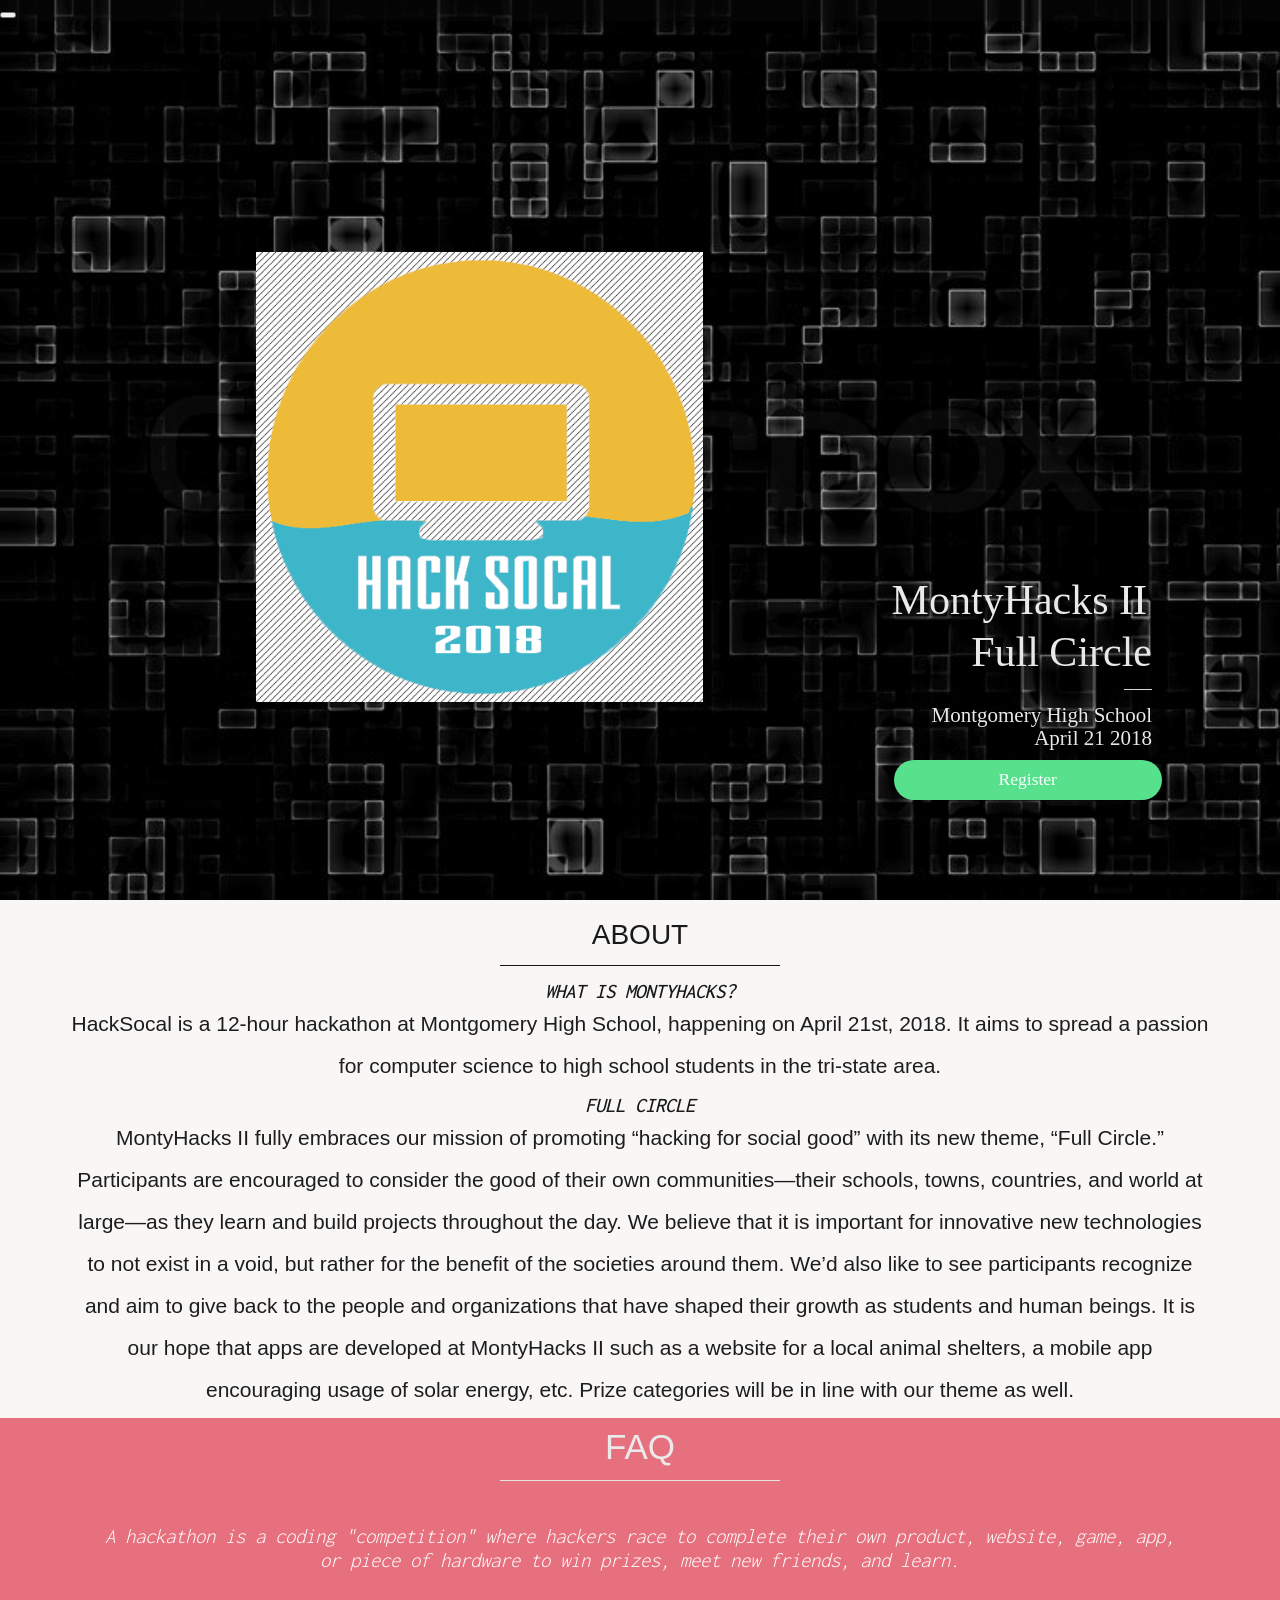
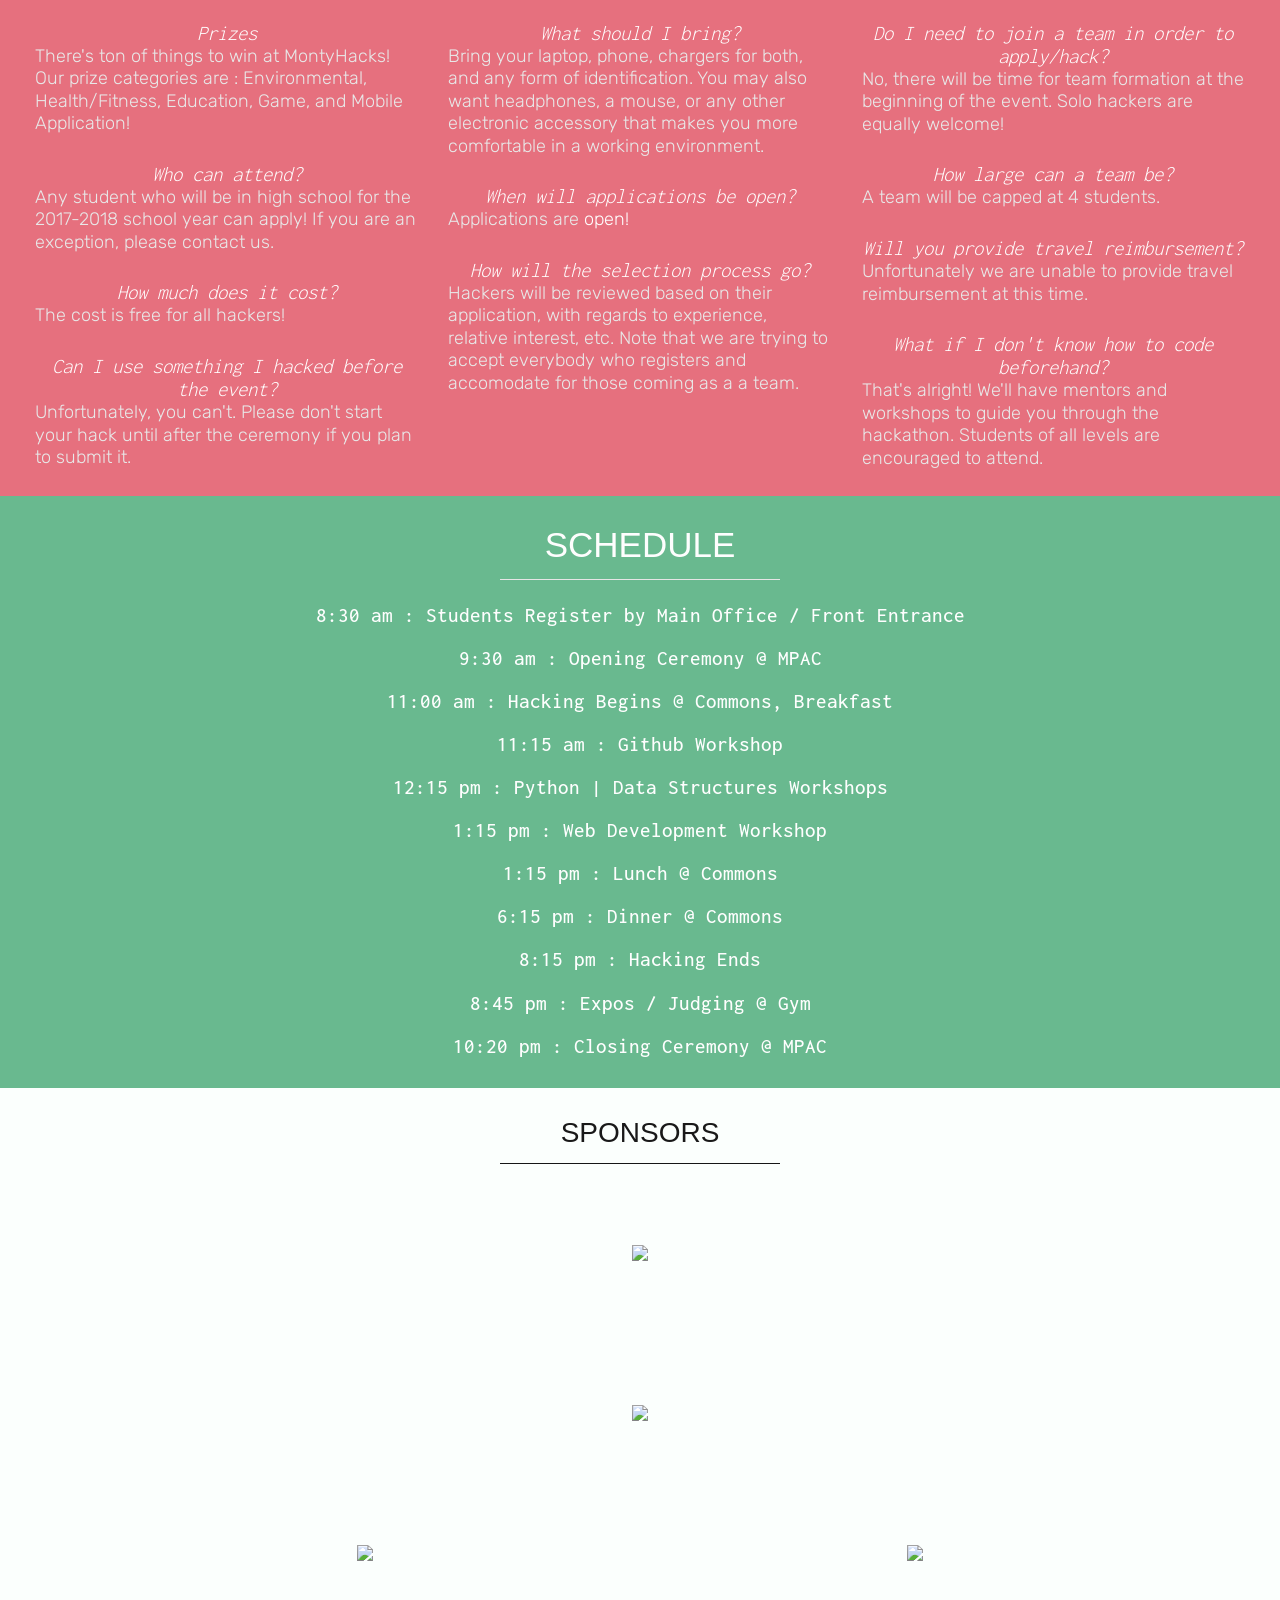
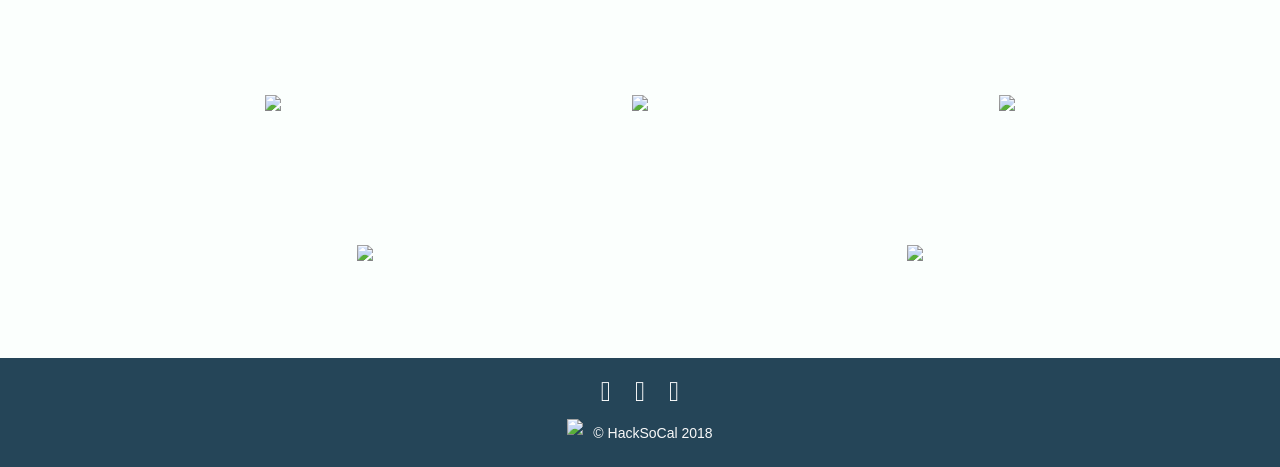
==== index.html @ d461eb30 "Update index.html" ====
<!DOCTYPE html>
<html lang="en">
<head>
  <title>MontyHacks</title>
  <link rel="stylesheet" href="stylesheet/fa/style.css">
  <link rel="stylesheet" href="stylesheet/bootstrap.min.css">
  <link rel="stylesheet" href="stylesheet/fa/css/font-awesome.min.css">
  <meta charset="utf-8">
  <link href="https://fonts.googleapis.com/css?family=Inconsolata|Rubik" rel="stylesheet">
  <meta name="viewport" content="width=device-width, user-scalable=no, minimum-scale=1.0, maximum-scale=1.0">
  <script src="javascripts/jquery.min.js">
  </script>
  <script src="javascripts/bootstrap.min.js">
  </script>
  <script src="javascripts/buttons.js">
  </script>
</head>
<body>
  <div id="main">
  </div>
  <div id="nav" class="navbar navbar-expand-lg navbar-light vis">
    <button type="button" data-toggle="collapse" data-target="#navBarMark" aria-controls="navBarMark" aria-expanded="false" aria-label="Toggle Navigation" class="navbar-toggler">
      <span class="navbar-toggler-icon">
      </span>
    </button>
    <div id="navBarMark" class="collapse navbar-collapse">
      <div class="navbar-nav">
        <a href="#" class="nav-item nav-link active">HOME<span class="sr-only">(current)
        </span>
      </a>
      <a href="#about" class="nav-item nav-link">ABOUT</a>
      <a href="#faq" class="nav-item nav-link">FAQ</a>
      <a href="#schedule" class="nav-item nav-link">SCHEDULE</a>
      <a href="#sponsors" class="nav-item nav-link">SPONSORS</a><a href="https://docs.google.com/presentation/d/1D-NJM4GhLoqqqIcMpKSsdlSuYnRyDURzHAn-XyHRzVQ/edit?usp=sharing" class="nav-item nav-link">
        INFO</a>
      </div>
    </div>
  </div>
  <div id="header">
    <img id="logo" src="hacksocalogo.png" style="height:50%;">
    <div class="side">
      <img id="mobilelogo" class="im">
      <div class="back">
        <h1>MontyHacks II</h1>
        <h2>Full Circle</h2>
      </div>
      <hr class="line-short">
      <div id="dark">
        <h2>Montgomery High School</h2>
        <h2>April 21 2018</h2>
      </div>
      <div class="buttons">
        <a href="/register" id="register" class="b">
          <h1>Register</h1>
        </a>
      </div>
    </div>
  </div>
  <div id="about" class="visible">
    <div class="container">
      <div class="text-center">
        <h3 class="title">ABOUT</h3>
        <hr class="line lineAbout">
        <h2>WHAT IS MONTYHACKS?</h2>
        <div class="row align">
          <div class="tom">
            <h3>HackSocal is a 12-hour hackathon at Montgomery High School, happening on April 21st, 2018. It aims to spread a passion for computer science to high school students in the tri-state area.
            </h3>
          </div>
        </div>
        <h2>FULL CIRCLE</h2>
        <div class="row align">
          <div class="tom">
            <h3>MontyHacks II fully embraces our mission of promoting “hacking for social good” with its new theme, “Full Circle.” Participants are encouraged to consider the good of their own communities—their schools, towns, countries, and world at large—as they learn and build projects throughout the day. We believe that it is important for innovative new technologies to not exist in a void, but rather for the benefit of the societies around them. We’d also like to see participants recognize and aim to give back to the people and organizations that have shaped their growth as students and human beings. It is our hope that apps are developed at MontyHacks II such as a website for a local animal shelters, a mobile app encouraging usage of solar energy, etc. Prize categories will be in line with our theme as well.</h3></div></div></div></div></div><div id="faq"><h1 class="faqTitle">FAQ</h1><hr class="line light-b"><div id="miz" class="container pad"><h2>A hackathon is a coding "competition" where hackers race to complete their own product, website, game, app, or piece of hardware to win prizes, meet new friends, and learn.</h2></div><div id="adjust" class="row"><div class="col-md-4"><h2>Prizes</h2><h3>There's ton of things to win at MontyHacks! Our prize categories are : Environmental, Health/Fitness, Education, Game, and Mobile Application!</h3><br><h2>Who can attend?</h2><h3>Any student who will be in high school for the 2017-2018 school year can apply! If you are an exception, please contact us.
            </h3>
            <br>
            <h2>How much does it cost?</h2>
            <h3>The cost is free for all hackers!</h3>
            <br>
            <h2>Can I use something I hacked before the event?</h2><h3>Unfortunately, you can't. Please don't start your hack until after the ceremony if you plan to submit it.
            </h3>
          </div>
          <div class="col-md-4">
            <h2>What should I bring?</h2>
            <h3>Bring your laptop, phone, chargers for both, and any form of identification. You may also want headphones, a mouse, or any other electronic accessory that makes you more comfortable in a working environment.</h3>
            <br>
            <h2>When will applications be open?</h2>
              <h3>Applications are <a href="http://montyhacks.com/register">open! </a>
              </h3>
              <br>
              <h2>How will the selection process go?
              </h2>
              <h3>Hackers will be reviewed based on their application, with regards to experience, relative interest, etc. Note that we are trying to accept everybody who registers and accomodate for those coming as a a team.
              </h3>
            </div>
            <div class="col-md-4">
              <h2>Do I need to join a team in order to apply/hack?</h2><h3>No, there will be time for team formation at the beginning of the event. Solo hackers are equally welcome!
              </h3>
              <br>
              <h2>How large can a team be?</h2>
              <h3>A team will be capped at 4 students.</h3>
              <br>
              <h2>Will you provide travel reimbursement?</h2>
              <h3>Unfortunately we are unable to provide travel reimbursement at this time.</h3>
              <br>
              <h2>What if I don't know how to code beforehand?</h2>
              <h3>That's alright! We'll have mentors and workshops to guide you through the hackathon. Students of all levels are encouraged to attend.
              </h3>
            </div>
          </div>
        </div>
        <div id="schedule">
          <h1 id="scheduleTitle">SCHEDULE</h1>
          <hr class="line light-b">
          <div class="scheduleContainer">
            <div id="cent" class="text-center">
              <h2>8:30 am : Students Register by Main Office / Front Entrance</h2>
              <h2>9:30 am : Opening Ceremony @ MPAC</h2>
              <h2>11:00 am : Hacking Begins @ Commons, Breakfast</h2>
              <h2>11:15 am : Github Workshop</h2>
              <h2>12:15 pm : Python | Data Structures Workshops</h2>
              <h2>1:15 pm : Web Development Workshop</h2>
              <h2>1:15 pm : Lunch @ Commons</h2>
              <h2>6:15 pm : Dinner @ Commons</h2>
              <h2>8:15 pm : Hacking Ends</h2>
              <h2>8:45 pm : Expos / Judging @ Gym</h2>
              <h2>10:20 pm : Closing Ceremony @ MPAC</h2>
            </div>
          </div>
        </div>
        <div id="sponsors">
          <div class="container">
            <div class="text-center p">
              <h3 class="title">SPONSORS</h3>
              <hr class="line lineAbout"><div class="row align">
                <a href="">
                  <img src="/images/sponsors/vmw.png" style="width:280px;">
                </a></div><div class="row align">
                  <a href=""><img src="/images/sponsors/amazon.png" style="width:280px; padding-top:20px;">
                  </a>
                </div>
                <div class="row align">
                  <div class="col-md-6">
                    <a href="">
                      <img src="images/sponsors/mtef.png" style="width:280px">
                    </a>
                  </div>
                  <div class="col-md-6">
                    <a href="">
                      <img src="images/sponsors/micro.png" style="width:280px">
                    </a>
                  </div>
                </div>
                <div class="row align">
                  <div class="col-md-4">
                    <a href="">
                      <img src="images/sponsors/dentist.png" style="height:150px">
                    </a>
                  </div>
                  <div class="col-md-4">
                    <a href="">
                      <img src="images/sponsors/tmtg.png" style="width:280px">
                    </a>
                  </div>
                  <div class="col-md-4">
                    <a href="">
                      <img src="images/sponsors/mongodb.png" style="height:100px">
                    </a>
                  </div>
                </div>
                <div class="row align">
                  <div class="col-md-6">
                    <a href="">
                      <img src="images/sponsors/friendsy.png" style="height:150px">
                    </a>
                  </div>
                  <div class="col-md-6">
                    <a href="">
                      <img src="images/sponsors/vilynx.png" style="width:280px">
                    </a>
                  </div>
                </div>
              </div>
            </div>
          </div>
        </body>
        <div class="footer">
          <div class="row p">
            <div class="col align">
              <a href="https://www.facebook.com/MontyHacks/">
                <i aria-hidden="true" class="icon fa fa-facebook">
                </i>
              </a>
              <a href="https://twitter.com/montyhacks">
                <i aria-hidden="true" class="icon fa fa-twitter">
                </i>
              </a>
              <a href="https://instagram.com/montyhacks">
                <i aria-hidden="true" class="icon fa fa-instagram">
                </i>
              </a>
              <div class="inline align">
                <img src="images/montyhacks.png" style="height:2em;">
                <h4 id="copy">&copy HackSoCal 2018	</h4>
              </div>
            </div>
          </div>
        </div>
        </html>
---- stylesheet/fa/style.css ----
html,
body {
 font: 14px "Lucida Grande", Helvetica, Arial, sans-serif;
 width:100%;
 height:100%;
 margin:0;
 background:#191919;
}
a{
 text-decoration: none !important;
}
#header{
 width:100% !important;
 height:100%;
 background: url("hacksocalback.jpg") no-repeat center center scroll;
 background-size: cover
}
#logo{
 position:absolute;
 left:20%;
 top:28%;
 opacity: 1;
 height:30%;
}
#mobilelogo{
 opacity: 0;
}
.side{
 position: absolute;
 right:10%;
 text-align: center;
 font-family: "Rubik";
 bottom:10%;
}
.text-center{
 text-align: center;
}
.back{
 text-align: right;
 display: inline-block;

}
.back h1{
 /* MontyHacks II Full C: */
 font-family: STHeitiTC-Medium, "Century Gothic";
 color: #E8E8E8;
 letter-spacing: 0;
 font-size:3rem !important;

}
.back h2{
 font-family: STHeitiTC-Light,"Century Gothic" !important;
 font-style: normal !important;
 color: #E8E8E8 !important;
 letter-spacing:0 !important;
 font-size:3rem !important;

}
#dark h2{
 text-align: right;
 font-family: STHeitiSC-Light, "Century Gothic" !important;
 font-style:normal !important;
 font-size: 1.5rem !important;
 color: #E8E8E8 !important;
 letter-spacing: 0 !important;
}
.b{
   /* Rectangle 5: */
 background: #58E18C;
 border-radius: 40px;
 min-height: 40px;
 display: table;
 margin:10px;
 width:100%;
}
.b:hover{
 cursor: pointer;
}
.b h1{
 font-family: Avenir-Heavy, "Century Gothic" !important;
 font-size: 1.25rem !important;
 color: #FEFEFE !important;
 letter-spacing: 0 !important;
 font-style: normal !important;
 display:table-cell;
 vertical-align: middle;
 text-align: center;
}
#sep{
 margin:0;
 padding:2em;
 display: block !important;
}
.visible{
 position: relative;
 z-index: 1;
}
.vis{
 z-index: 2;
}
#navBarMark{
 justify-content:center;
}
#about{
 background-color: #F9F7F6;
 width:100%;
 display: block !important;
 padding-top: 20px;
}
#nav{
 position: absolute;
 background-color:rgba(16,16,16,0.3);
 width:100%;
}
.nav-link{
 color:rgba(200,200,200,1.0) !important;
 font-size:1.5em;
 padding:10px !important;
}
.active{
 color:rgba(255,255,255,1.0) !important;
}
#about h2{
 color:#191919 !important;
}
.mod{
 max-width: 90%;
}
.mod a{
 text-decoration: none !important;
 font-family: "LucidaGrande", Geneva, Verdana, sans-serif;
 font-size:1.5em;
 padding:0;
 color:#191919;
 transition:all 1s;
}
.mod a:hover{
 color:#FFA844;
 transition:all 1s;
}
.mod h3{
 font-family: "LucidaGrande",  fGeneva, Verdana, sans-serif;
 color:#191919;
 font-size: 1.5em;
 line-height: 2em;
}
.tom h3{
 font-family: "LucidaGrande", Geneva, Verdana, sans-serif;
 color:#1D1D1D;
 font-size: 1.5em;
 line-height: 2em;
}
#sponsors{
 background-color:#FBFFFD;
 width:100%;
 display: block !important;
 padding:10px;
 color:white;
}
.footer{
 background-color:#254558;
}
h1{
 color:#eaeaea !important;
 -webkit-font-smoothing:antialiased;
 margin:5px !important;
}
h2{
 color:white !important;
 -webkit-font-smoothing:antialiased;
 font-family: 'Inconsolata', monospace !important;
 font-style: italic;
 margin:0 !important;
 font-size: 1.5em !important;
}
h4{
 color:rgba(250,250,250, 1.0) !important;
 font-size: 1em !important;
 font-family: "LucidaGrande", Geneva, Verdana, sans-serif !important;
 margin-bottom: 0 !important;
}
.title{
 /* ABOUT: */
 font-family: LucidaGrande, Geneva, Verdana, sans-serif !important;
 font-size: 2em !important;
 color:#191919 !important;
}
.col a{
 padding:10px;
 text-decoration: none !important;
 color:white!important;
}
#sponsors .align{
 justify-content:center;
 align-items:center;
 text-align: center;
 min-height: 150px;
}
.align{
 justify-content:center;
 align-items:center;
 text-align: center;
}
.p{
 padding:20px;
 margin:0 !important;
}
.line{
 max-width: 20em !important;
 background-color: #F4EDF1;
}
.line-short{
 max-width: 2em !important;
 background-color: #F4EDF1;
 margin-right: 0;
}
.lineAbout{
 background-color:#191919 !important;
}
.light-b{
 background-color: #FFF ;
}
.dark-c{
 color : #1D1D1D !important;
}
.icon{
 font-size: 2em !important;
 color:white !important;
}
#copy{
 padding-left: 10px;
 line-height: 2em;
}
.inline{
 padding-top: 12px;
 display: flex;
 flex-direction:row;
}
a {
 color: #00B7FF;
}
#faq{
 width:100%;
 text-align: center;
 background-color: #E6707E;
 color:#E8E8E8;
}
#faq h2{
 text-align: center;
 font-family: Rubik;
 font-weight: 300;
 font-size:25px;
}
#faq h3{
 text-align: left;
 font-family:Rubik;
 font-weight: 100;
 font-size: 18px;
 line-height: 1.25em;
}
#faq a{
 text-decoration: none!;
 color:white;
 transition:all 1s;

}
#faq a:hover{
 color:#191919;
 transition:all 1s;
}
.faqTitle {
 margin:0px !important;
 padding-top:10px;
 text-align: center;
}
.pad{
 padding:15px;
}
#miz{
 padding:30px !important;
}
#adjust{
 padding:20px !important;
 margin:0;
}
#schedule{
 width:100%;
 background:#69B98F;
 color:#191919 !important;
 padding:20px;

}
.scheduleContainer{
 display: table;
 height:60%;
 width:100%;
}
#scheduleTitle{
 margin:0px !important;
 padding-top:10px;
 color:#FEFEFE !important;
 text-align: center;
}
#schedule h2{
 padding-top:10px;
 padding-bottom:10px;
 font-style: normal;

}
#cent{
 display:table-cell;
 vertical-align: middle;
}
#cent h2{
 color: #FEFEFE !important;
}
.split{
 -webkit-border-radius: 28px;
 -moz-border-radius: 28px;
 -o-border-radius: 28px;
 border-radius: 28px;
 border: solid green 2px;
}
@media only screen and (max-width: 768px) {
   /* For mobile phones: */
   #header{
     display:table;
   }
   #logo{
     opacity: 0;
   }
   #mobilelogo{
     opacity: 1;
     height:20%;
     margin-bottom:15px;
   }
   .im{
     content:url(../images/montyhacks.png);
   }
   .side{
     display: table-cell;
     position: relative;
     vertical-align: middle;
     text-align: center;
     right: 0;
     bottom: 0;
   }
   .back{
     text-align: center;
   }
   .line-short{
     margin-right:auto;
     max-width: 3em !important;
   }
   #dark h2{
     text-align: center;
   }
   .buttons{
     margin-left: 10px;
     margin-right: 10px;
   }
   .b{
     text-align: center;
     margin:auto;
     margin-top: 10px;
   }
}
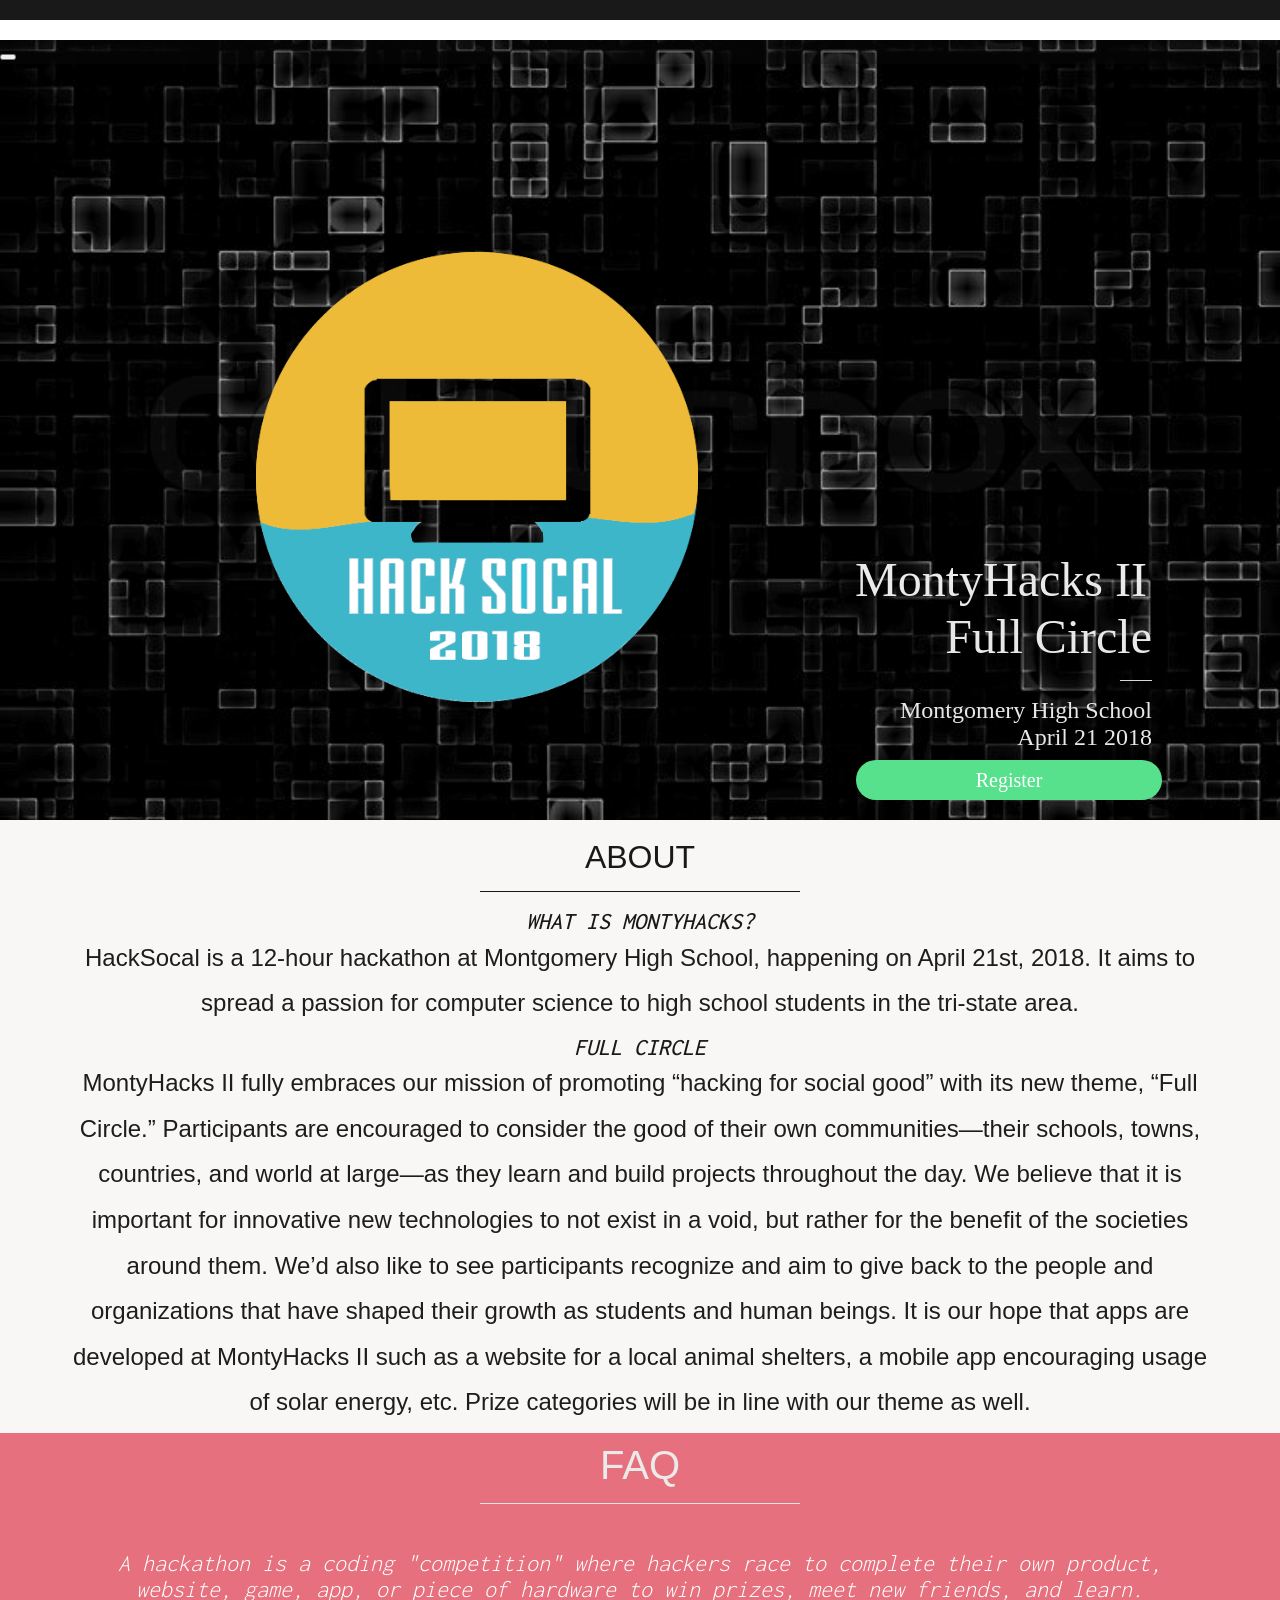
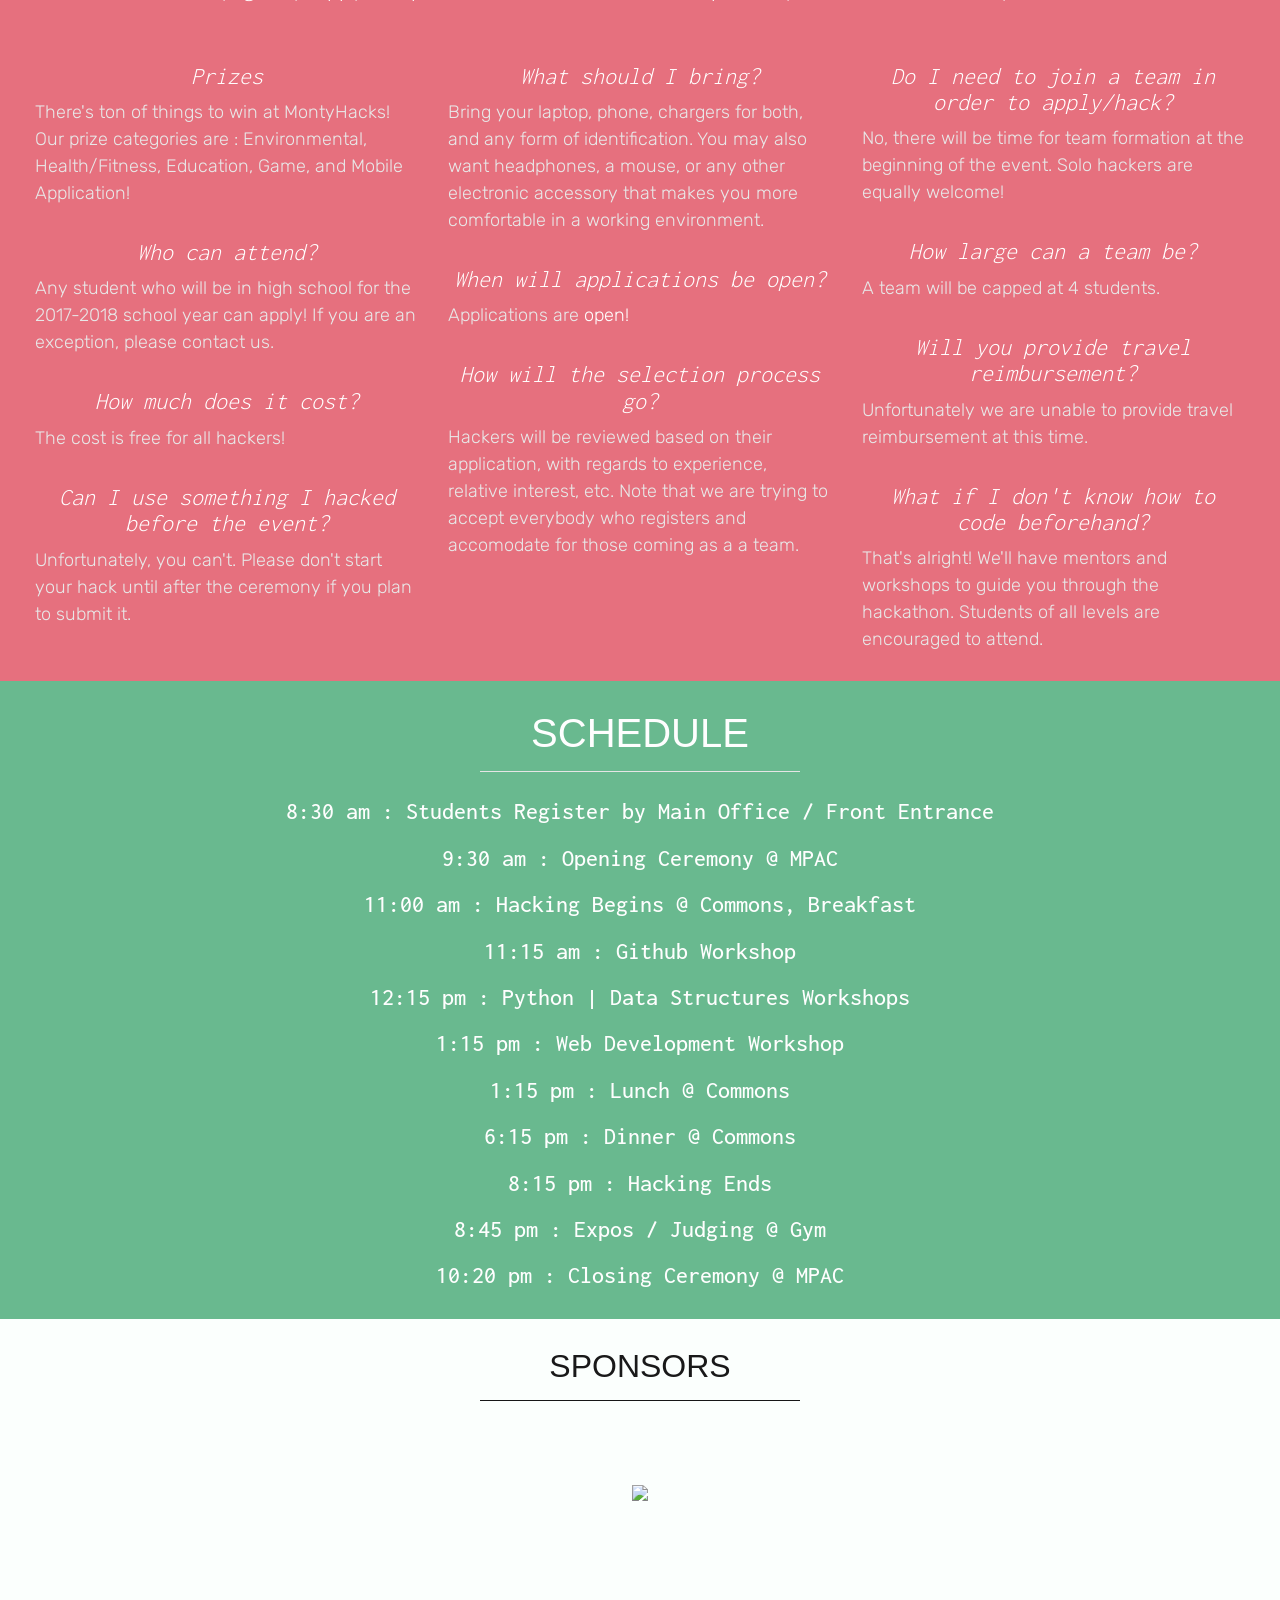
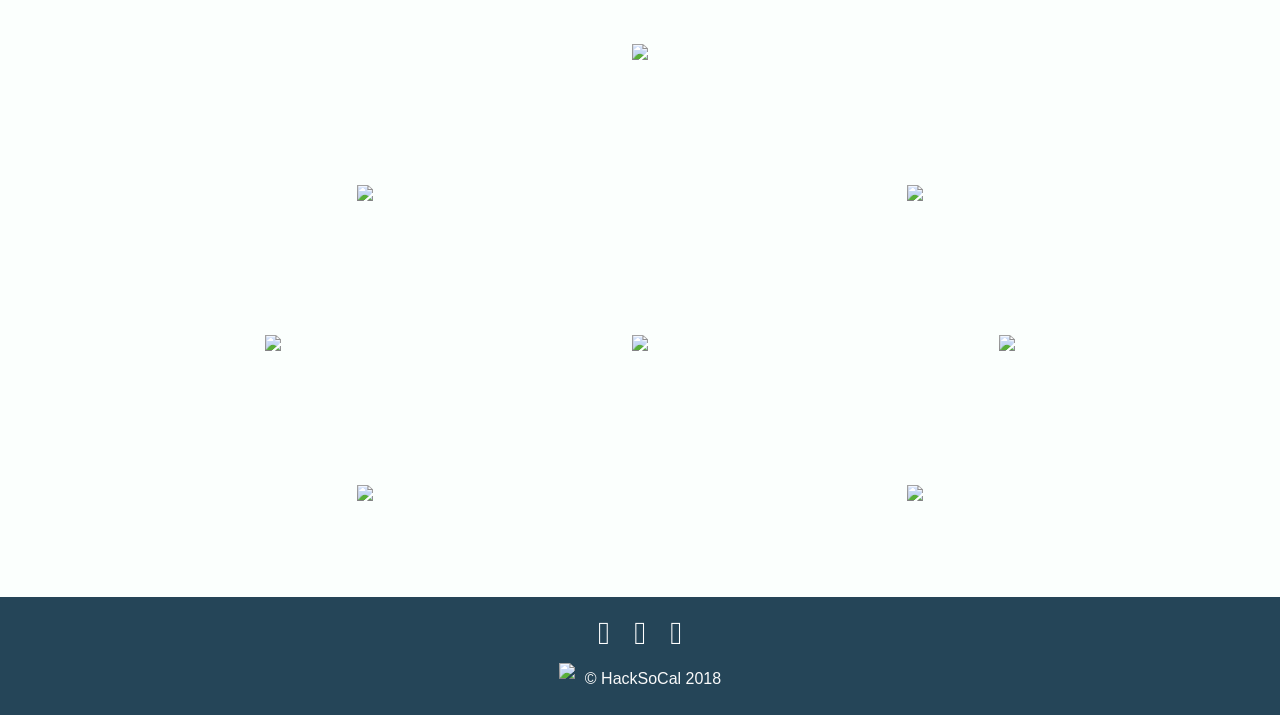
==== commit e0a1119e: "Update index.html" ====
--- a/index.html
+++ b/index.html
@@ -37,7 +37,7 @@
     </div>
   </div>
   <div id="header">
-    <img id="logo" src="hacksocalogo.png" style="height:50%;">
+    <img id="logo" src="hsocalogo.png" style="height:50%;">
     <div class="side">
       <img id="mobilelogo" class="im">
       <div class="back">
--- a/stylesheet/fa/style.css
+++ b/stylesheet/fa/style.css
@@ -1,8 +1,14 @@
 html,
 body {
- font: 14px "Lucida Grande", Helvetica, Arial, sans-serif;
+ font: 16px "Lucida Grande", Helvetica, Arial, sans-serif;
  width:100%;
  height:100%;
+  padding-top: 0px;
+    padding-bottom: 40px;
+    padding-top: 20px;
+   
+
+
  margin:0;
  background:#191919;
 }
@@ -30,6 +36,7 @@
  right:10%;
  text-align: center;
  font-family: "Rubik";
+
  bottom:10%;
 }
 .text-center{
@@ -148,7 +155,7 @@
  font-family: "LucidaGrande", Geneva, Verdana, sans-serif;
  color:#1D1D1D;
  font-size: 1.5em;
- line-height: 2em;
+ line-height: 1.9em;
 }
 #sponsors{
  background-color:#FBFFFD;
@@ -250,13 +257,14 @@
  font-family: Rubik;
  font-weight: 300;
  font-size:25px;
+ padding-bottom: 10px
 }
 #faq h3{
  text-align: left;
  font-family:Rubik;
  font-weight: 100;
  font-size: 18px;
- line-height: 1.25em;
+ line-height: 1.5em;
 }
 #faq a{
  text-decoration: none!;
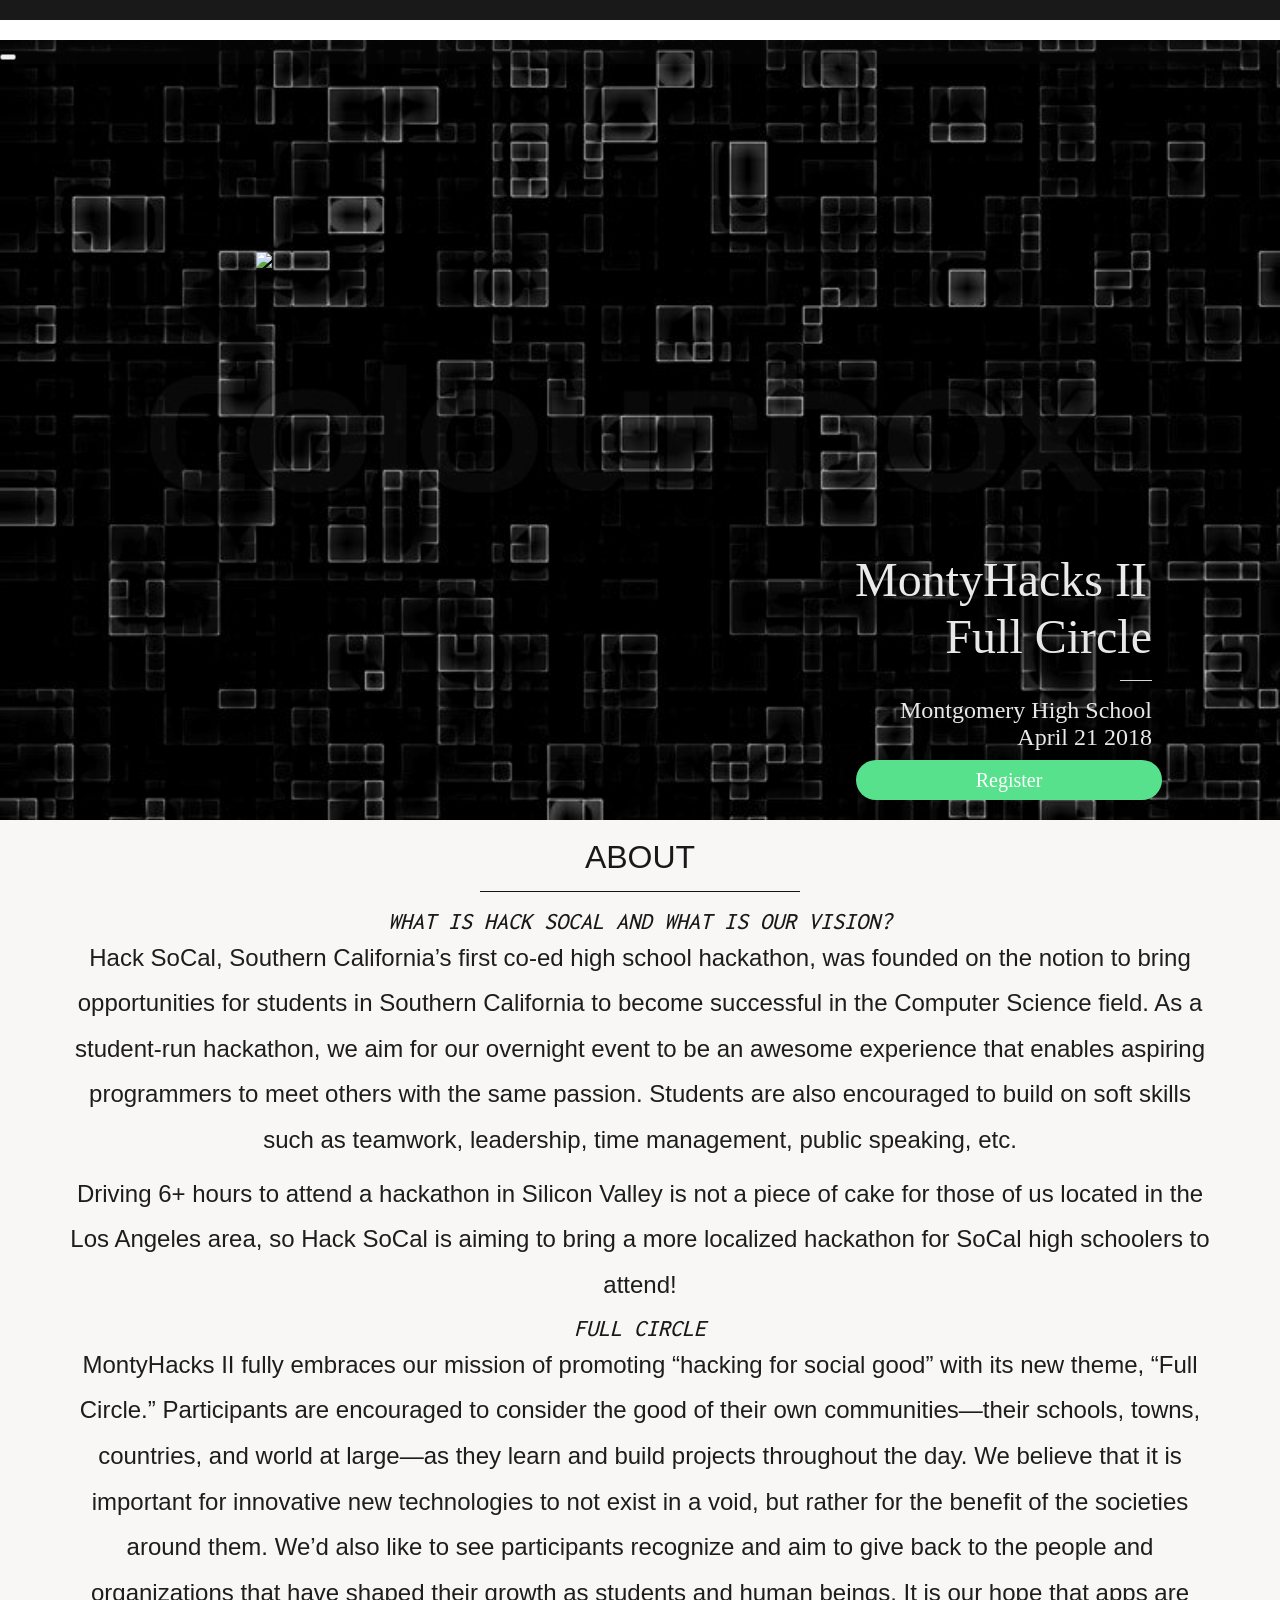
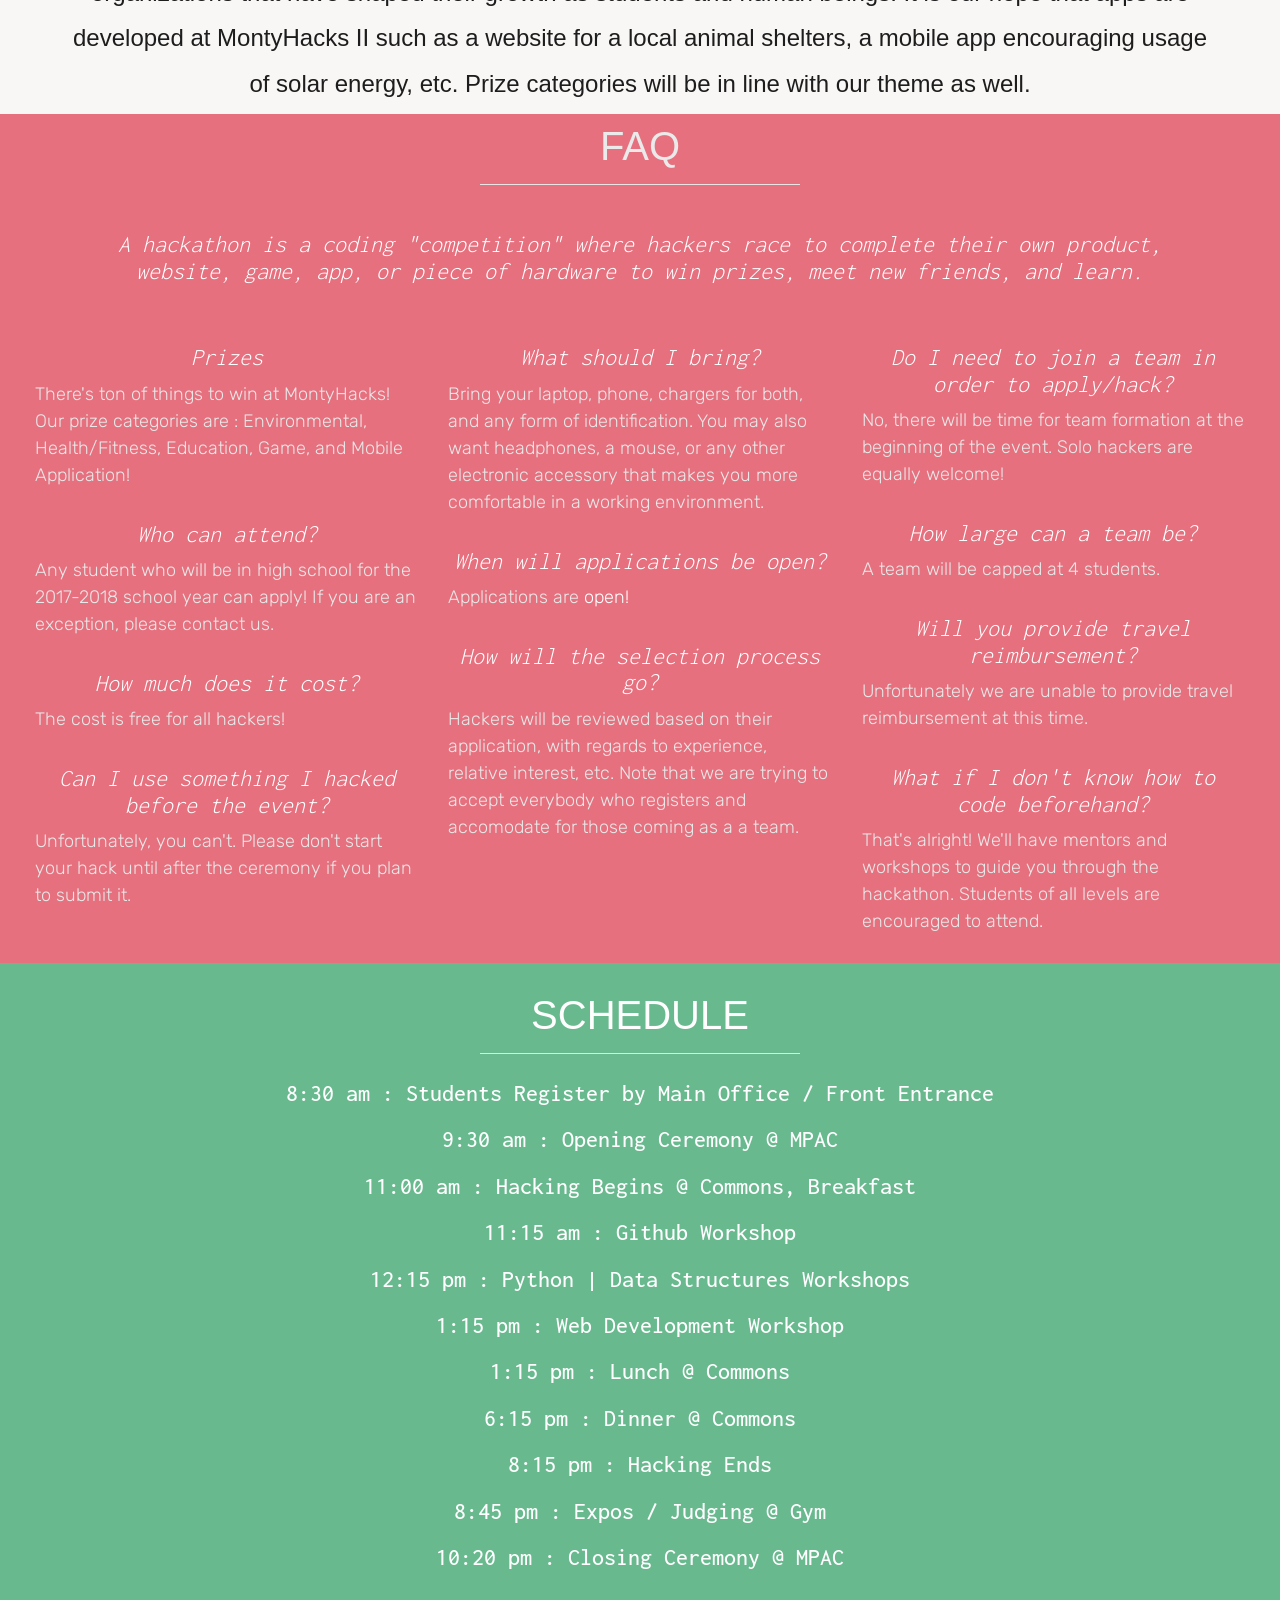
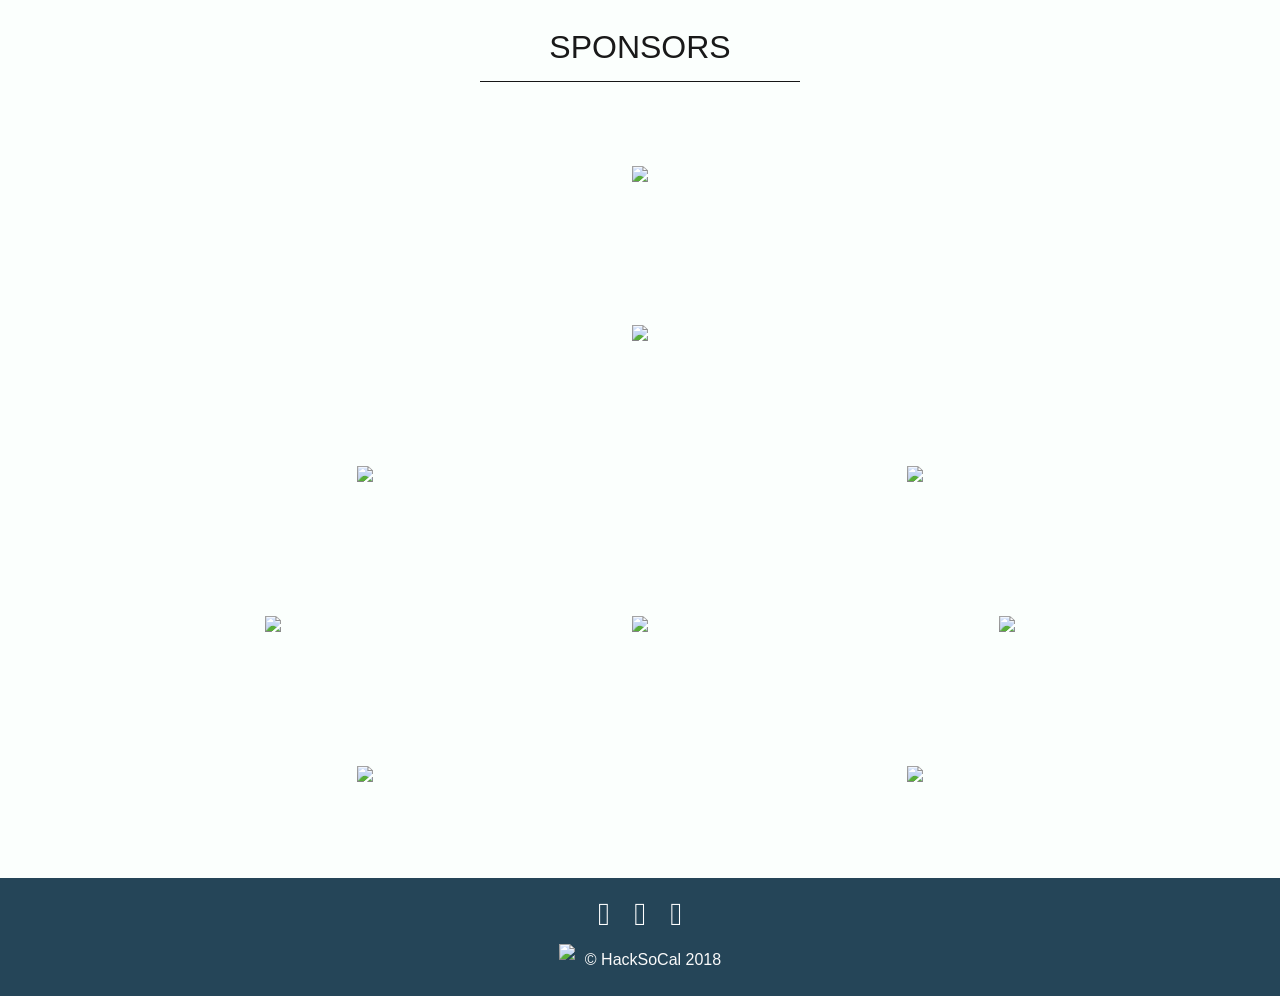
==== commit 99ff2310: "Update index.html" ====
--- a/index.html
+++ b/index.html
@@ -37,7 +37,7 @@
     </div>
   </div>
   <div id="header">
-    <img id="logo" src="hsocalogo.png" style="height:50%;">
+    <img id="logo" src="images/montyhacks.png" style="height:30%;">
     <div class="side">
       <img id="mobilelogo" class="im">
       <div class="back">
@@ -61,10 +61,12 @@
       <div class="text-center">
         <h3 class="title">ABOUT</h3>
         <hr class="line lineAbout">
-        <h2>WHAT IS MONTYHACKS?</h2>
+        <h2>WHAT IS HACK SOCAL AND WHAT IS OUR VISION?</h2>
         <div class="row align">
           <div class="tom">
-            <h3>HackSocal is a 12-hour hackathon at Montgomery High School, happening on April 21st, 2018. It aims to spread a passion for computer science to high school students in the tri-state area.
+            <h3>Hack SoCal, Southern California’s first co-ed high school hackathon, was founded on the notion to bring opportunities for students in Southern California to become successful in the Computer Science field. As a student-run hackathon, we aim for our overnight event to be an awesome experience that enables aspiring programmers to meet others with the same passion. Students are also encouraged to build on soft skills such as teamwork, leadership, time management, public speaking, etc.
+            </h3>
+            <h3> Driving 6+ hours to attend a hackathon in Silicon Valley is not a piece of cake for those of us located in the Los Angeles area, so Hack SoCal is aiming to bring a more localized hackathon for SoCal high schoolers to attend!
             </h3>
           </div>
         </div>
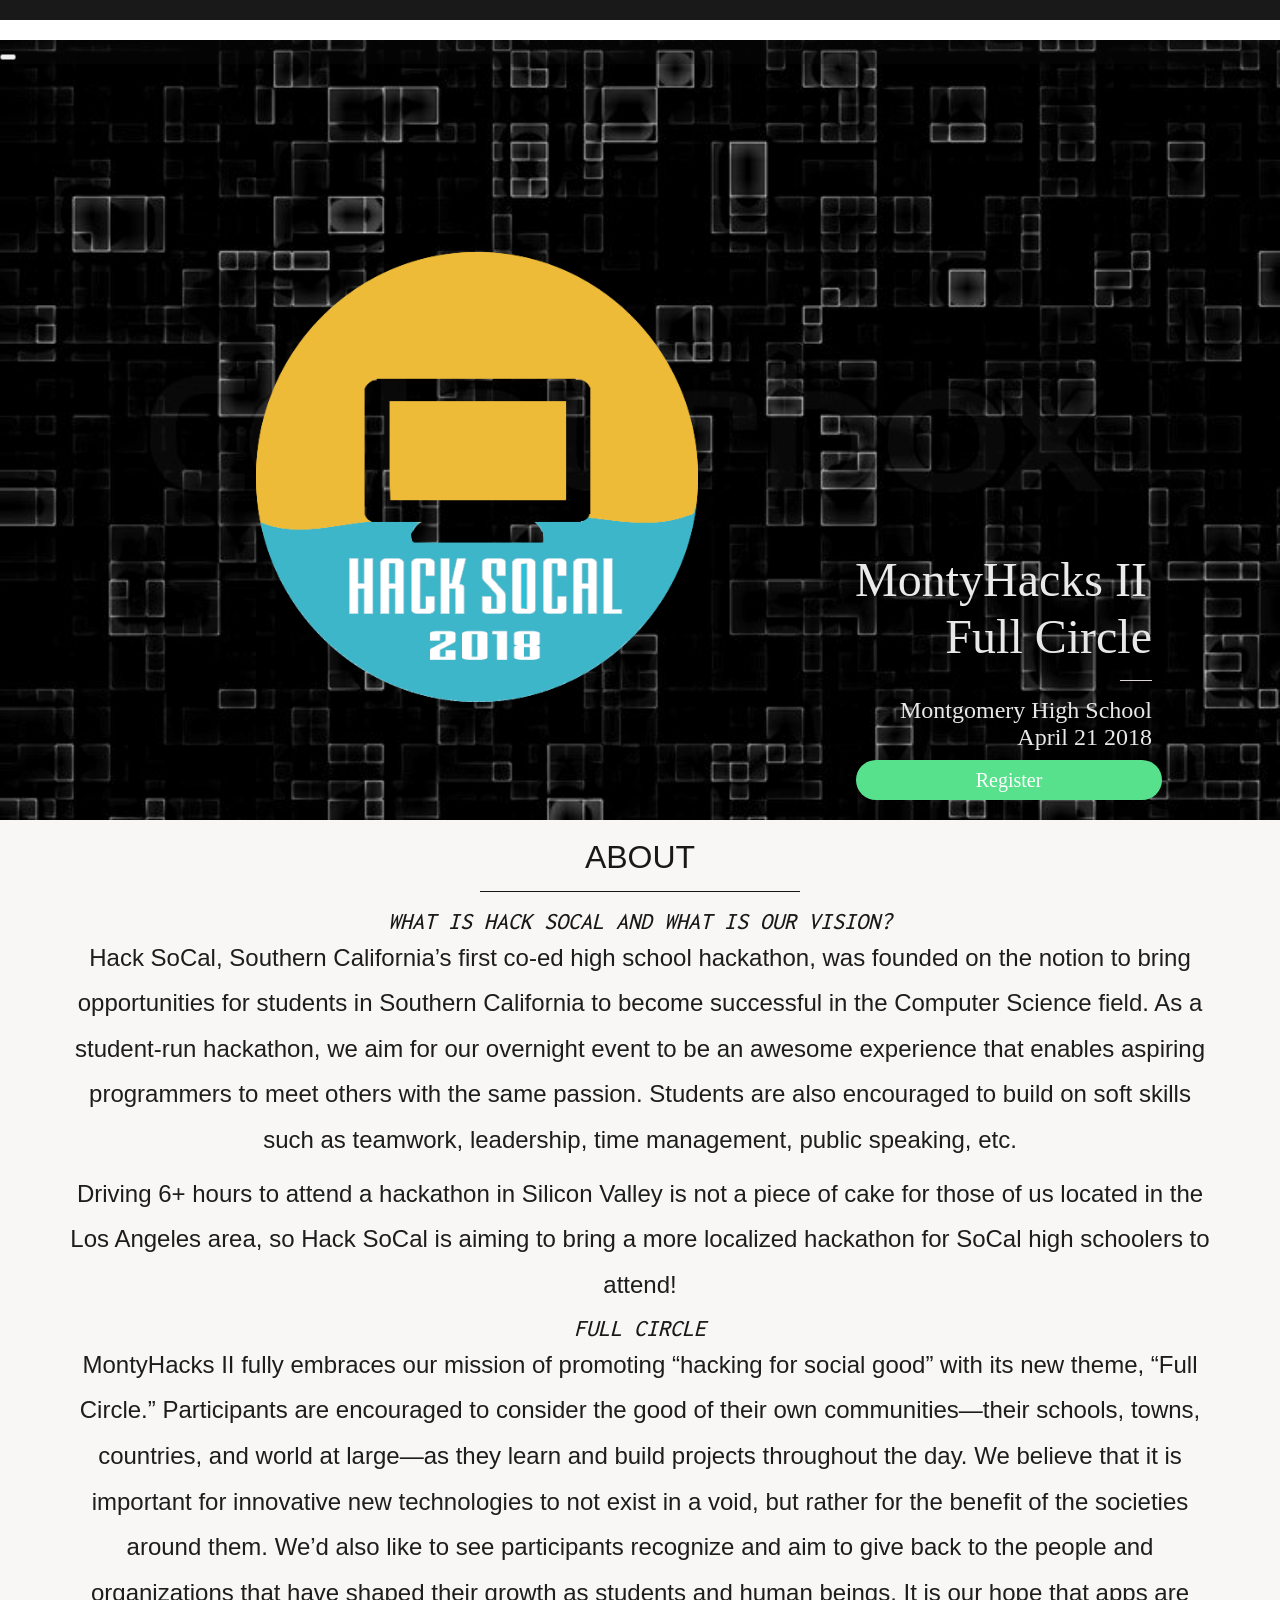
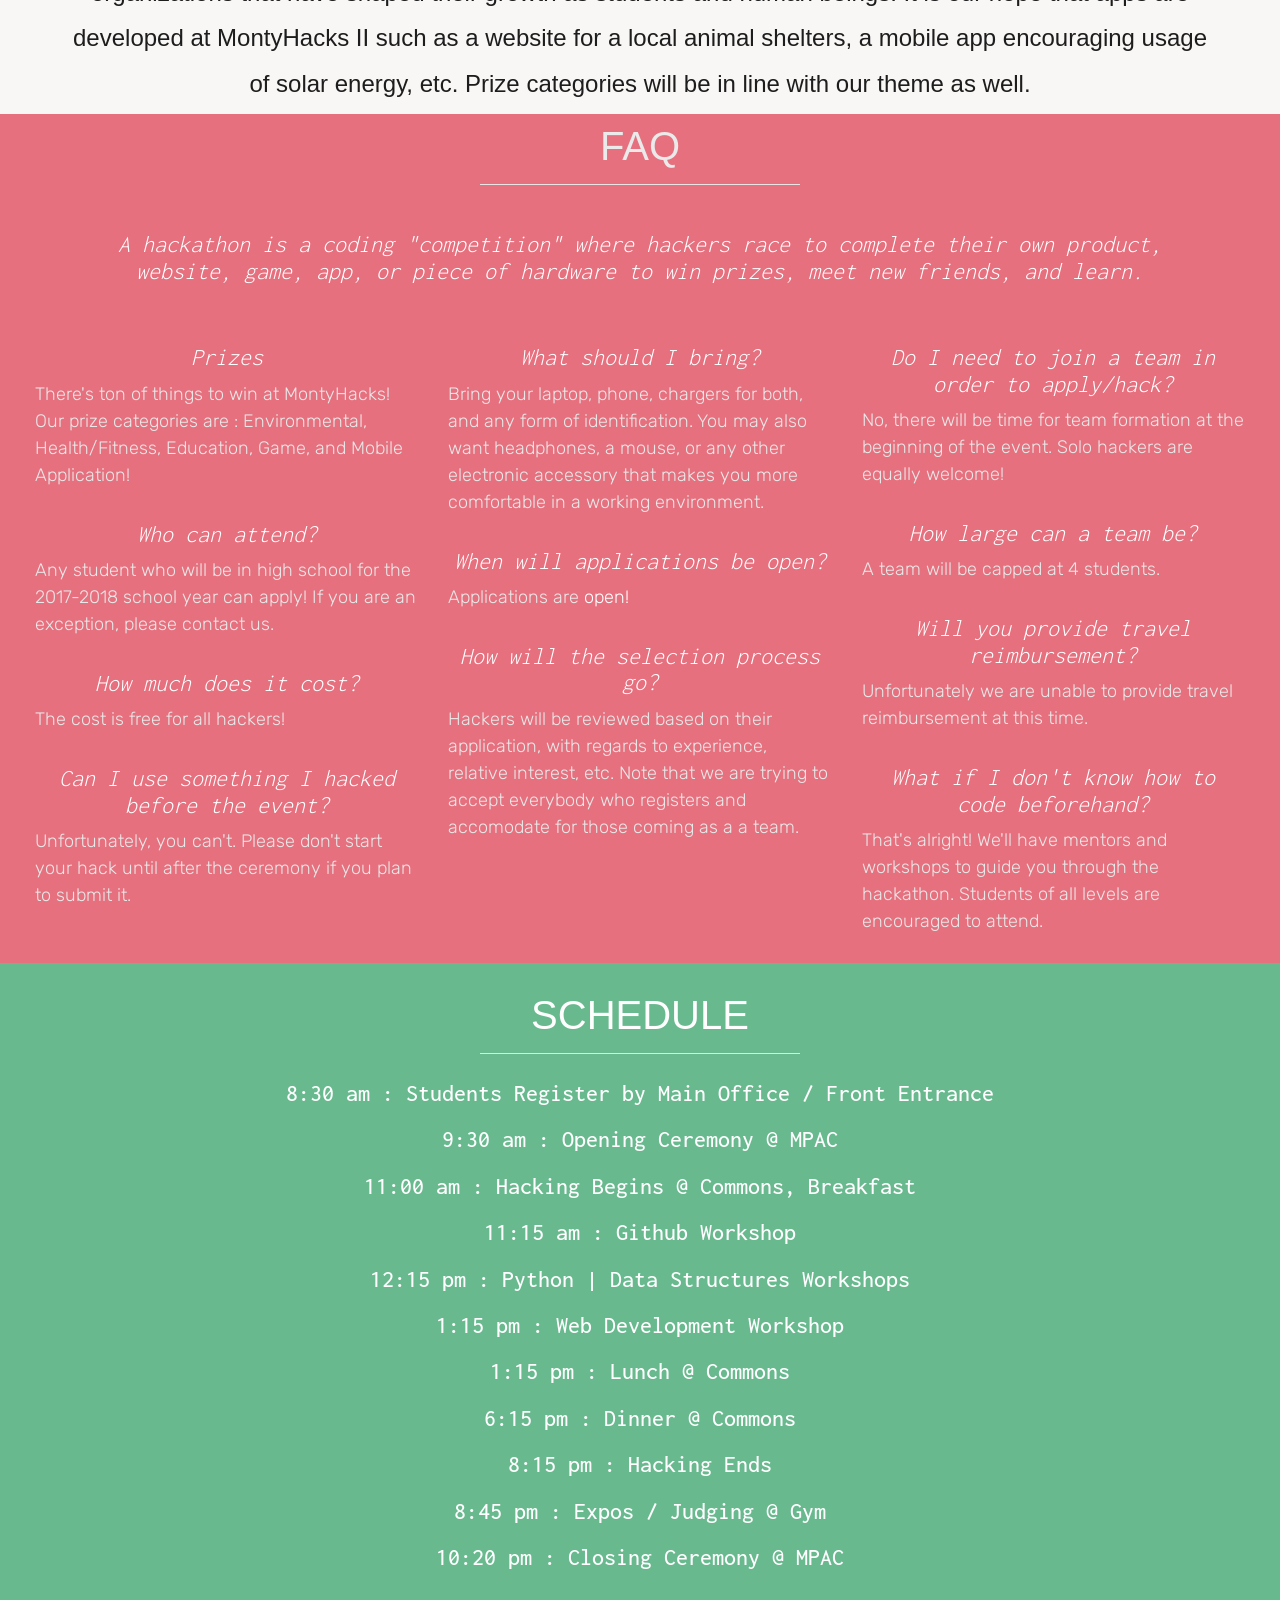
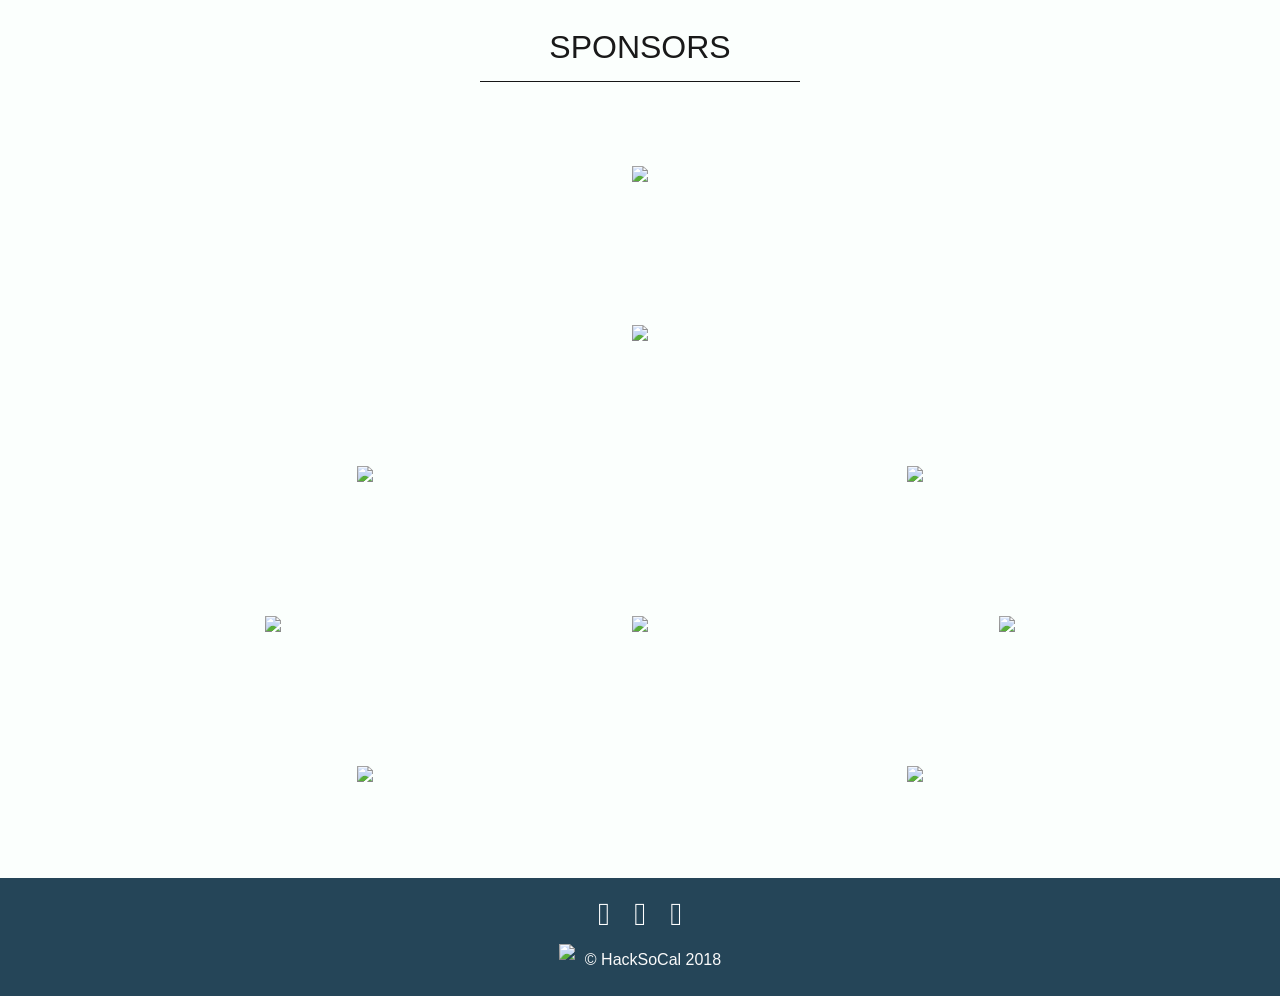
==== commit 85230816: "Update index.html" ====
--- a/index.html
+++ b/index.html
@@ -37,7 +37,7 @@
     </div>
   </div>
   <div id="header">
-    <img id="logo" src="images/montyhacks.png" style="height:30%;">
+    <img id="logo" src="hsocalogo.png" style="height:50%;">
     <div class="side">
       <img id="mobilelogo" class="im">
       <div class="back">
@@ -66,6 +66,8 @@
           <div class="tom">
             <h3>Hack SoCal, Southern California’s first co-ed high school hackathon, was founded on the notion to bring opportunities for students in Southern California to become successful in the Computer Science field. As a student-run hackathon, we aim for our overnight event to be an awesome experience that enables aspiring programmers to meet others with the same passion. Students are also encouraged to build on soft skills such as teamwork, leadership, time management, public speaking, etc.
             </h3>
+          </div>
+          <div class="tom">
             <h3> Driving 6+ hours to attend a hackathon in Silicon Valley is not a piece of cake for those of us located in the Los Angeles area, so Hack SoCal is aiming to bring a more localized hackathon for SoCal high schoolers to attend!
             </h3>
           </div>
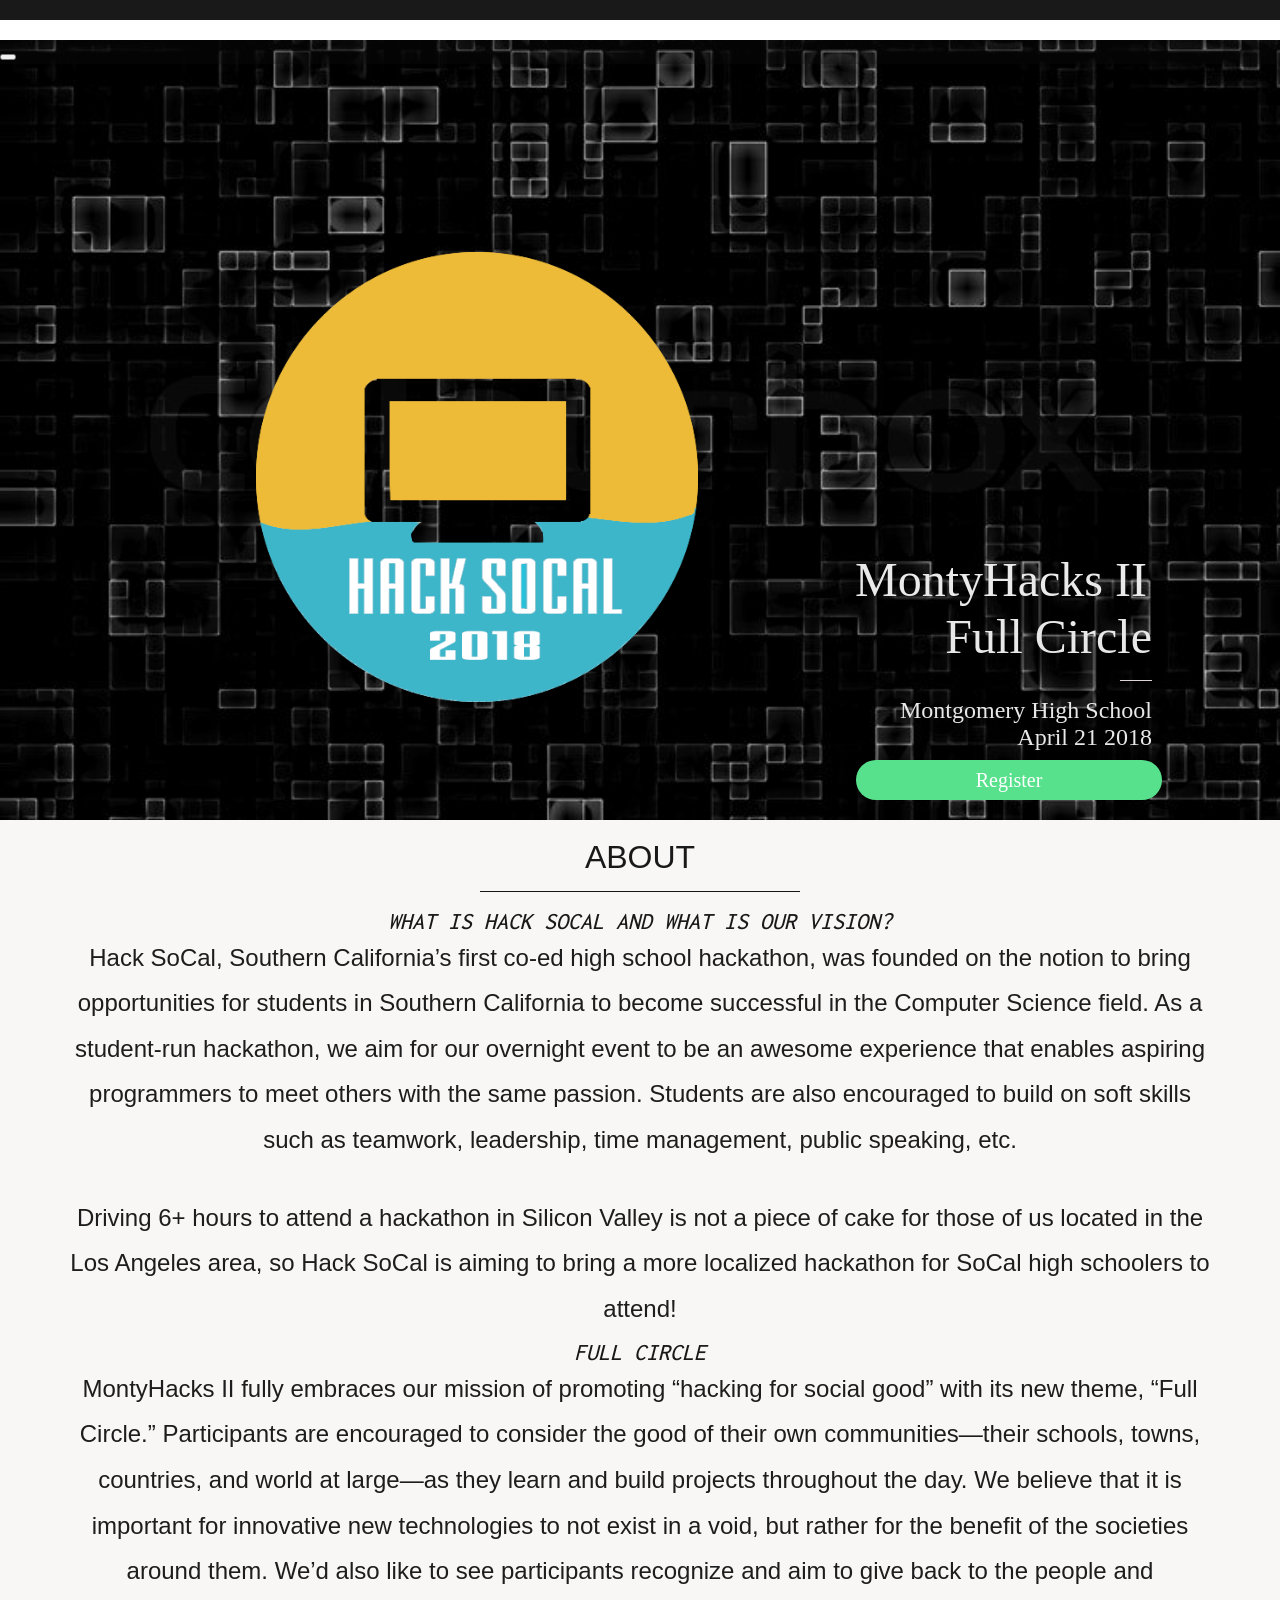
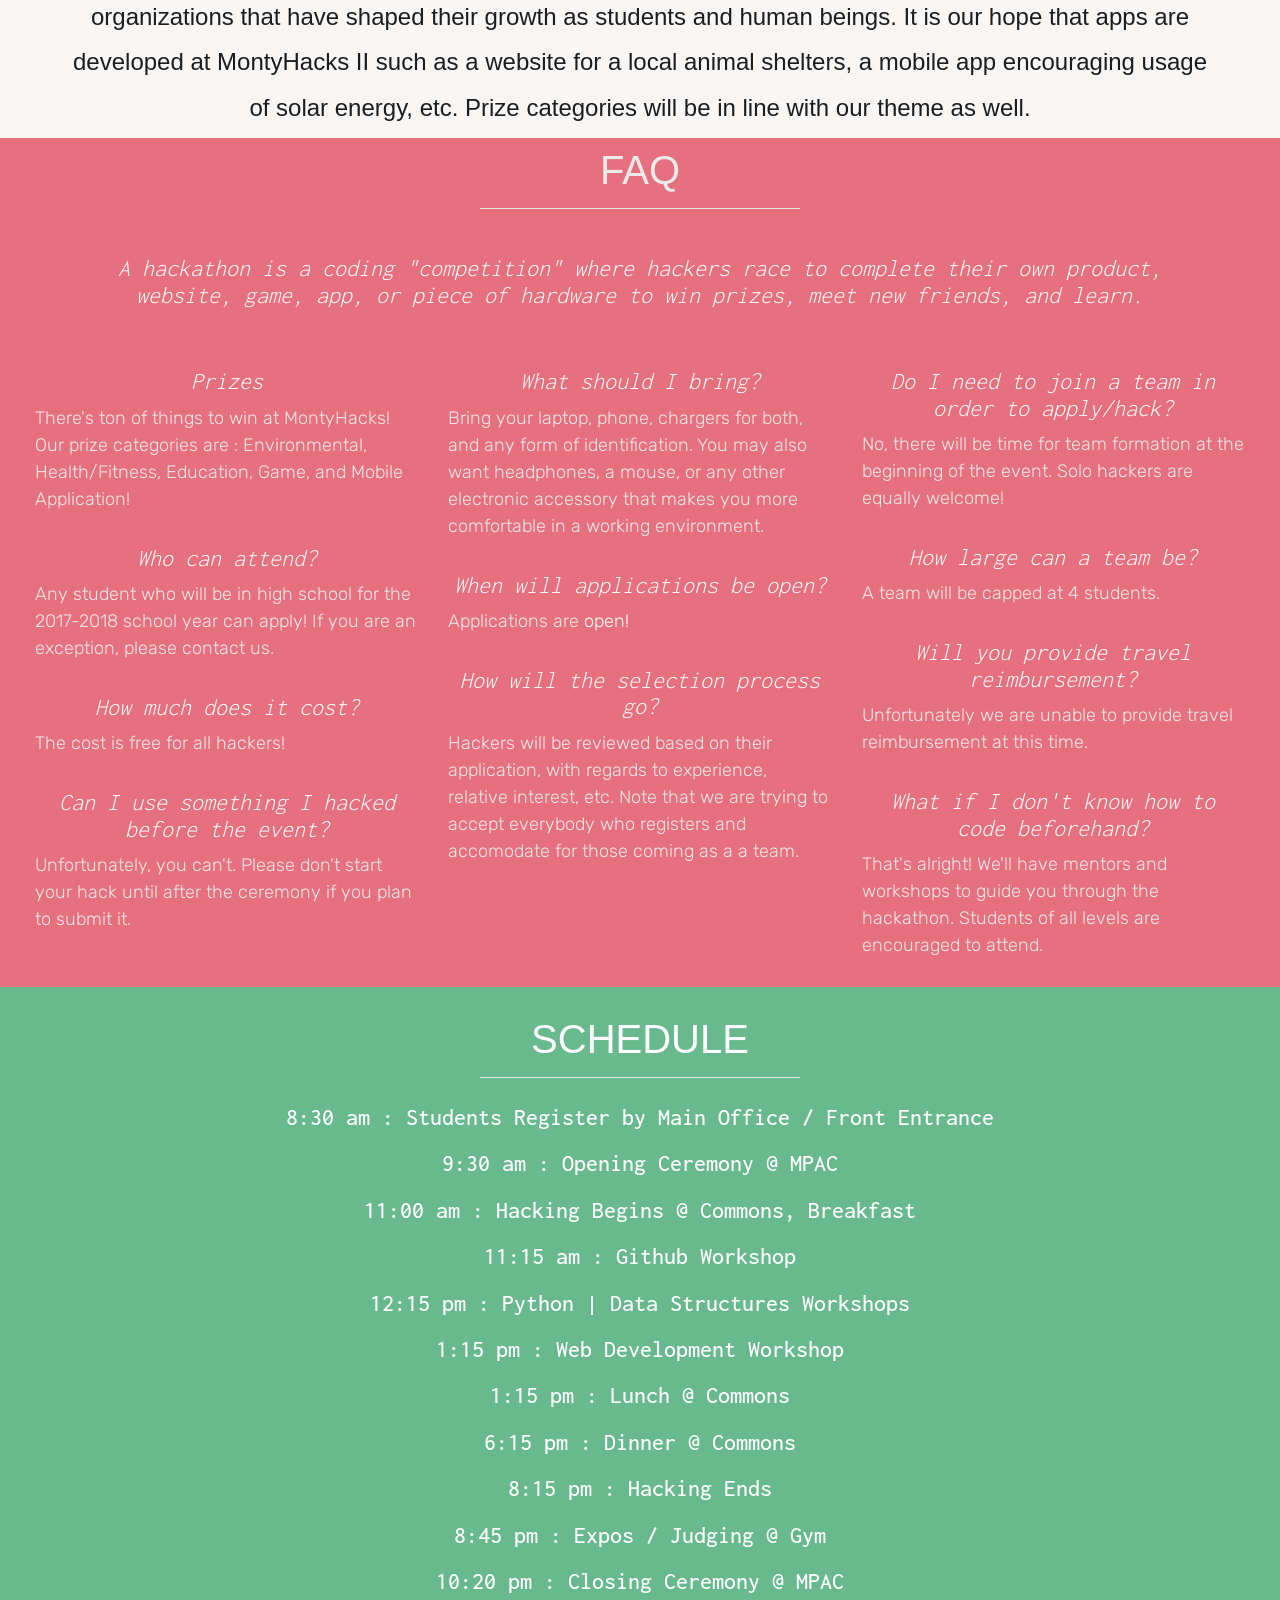
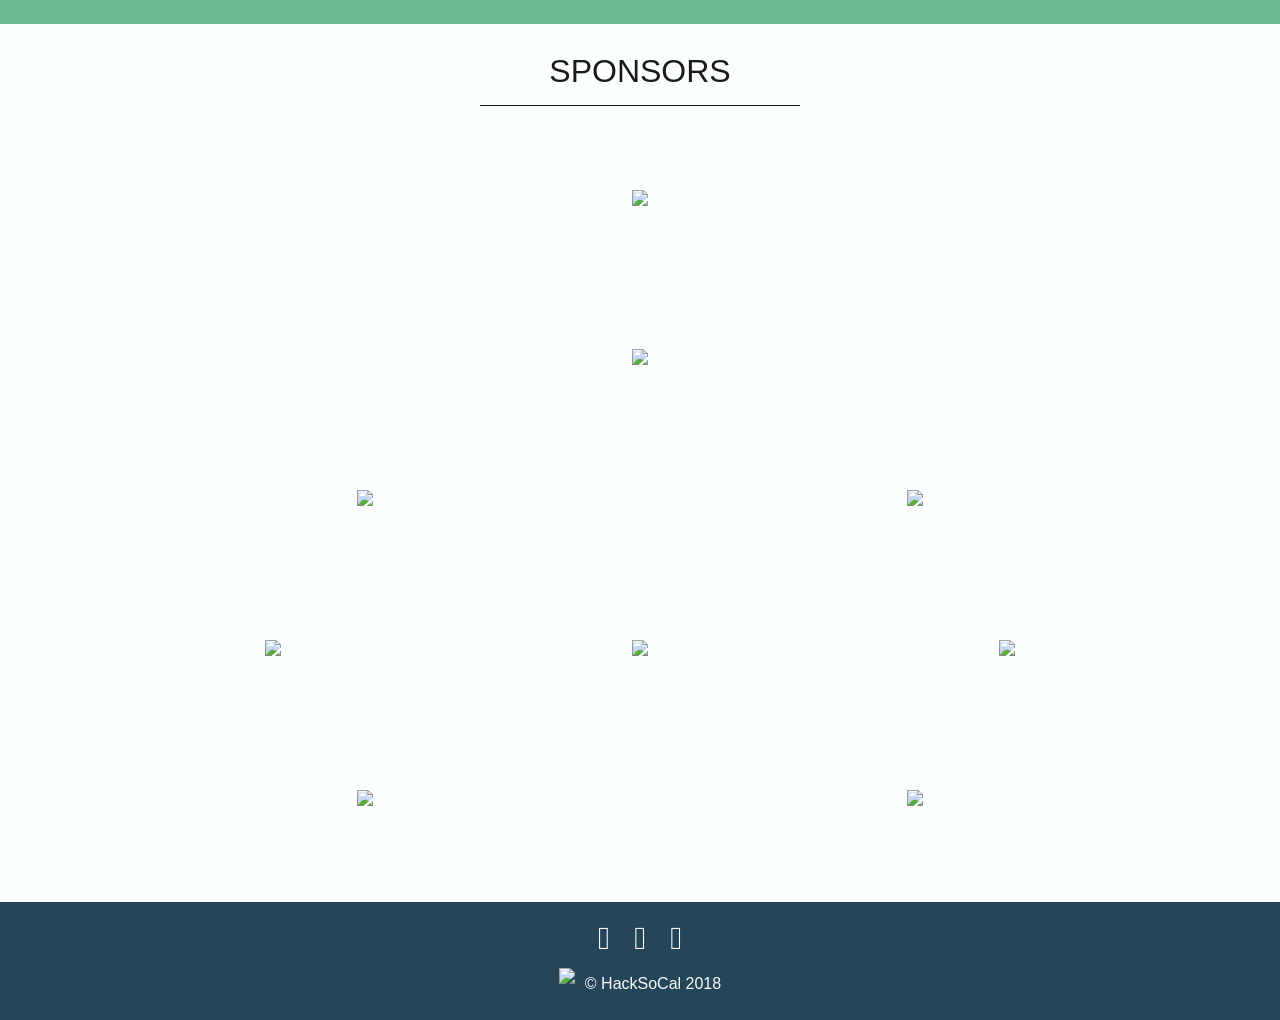
==== commit cfa5daf0: "Update index.html" ====
--- a/index.html
+++ b/index.html
@@ -68,6 +68,7 @@
             </h3>
           </div>
           <div class="tom">
+          <br>
             <h3> Driving 6+ hours to attend a hackathon in Silicon Valley is not a piece of cake for those of us located in the Los Angeles area, so Hack SoCal is aiming to bring a more localized hackathon for SoCal high schoolers to attend!
             </h3>
           </div>
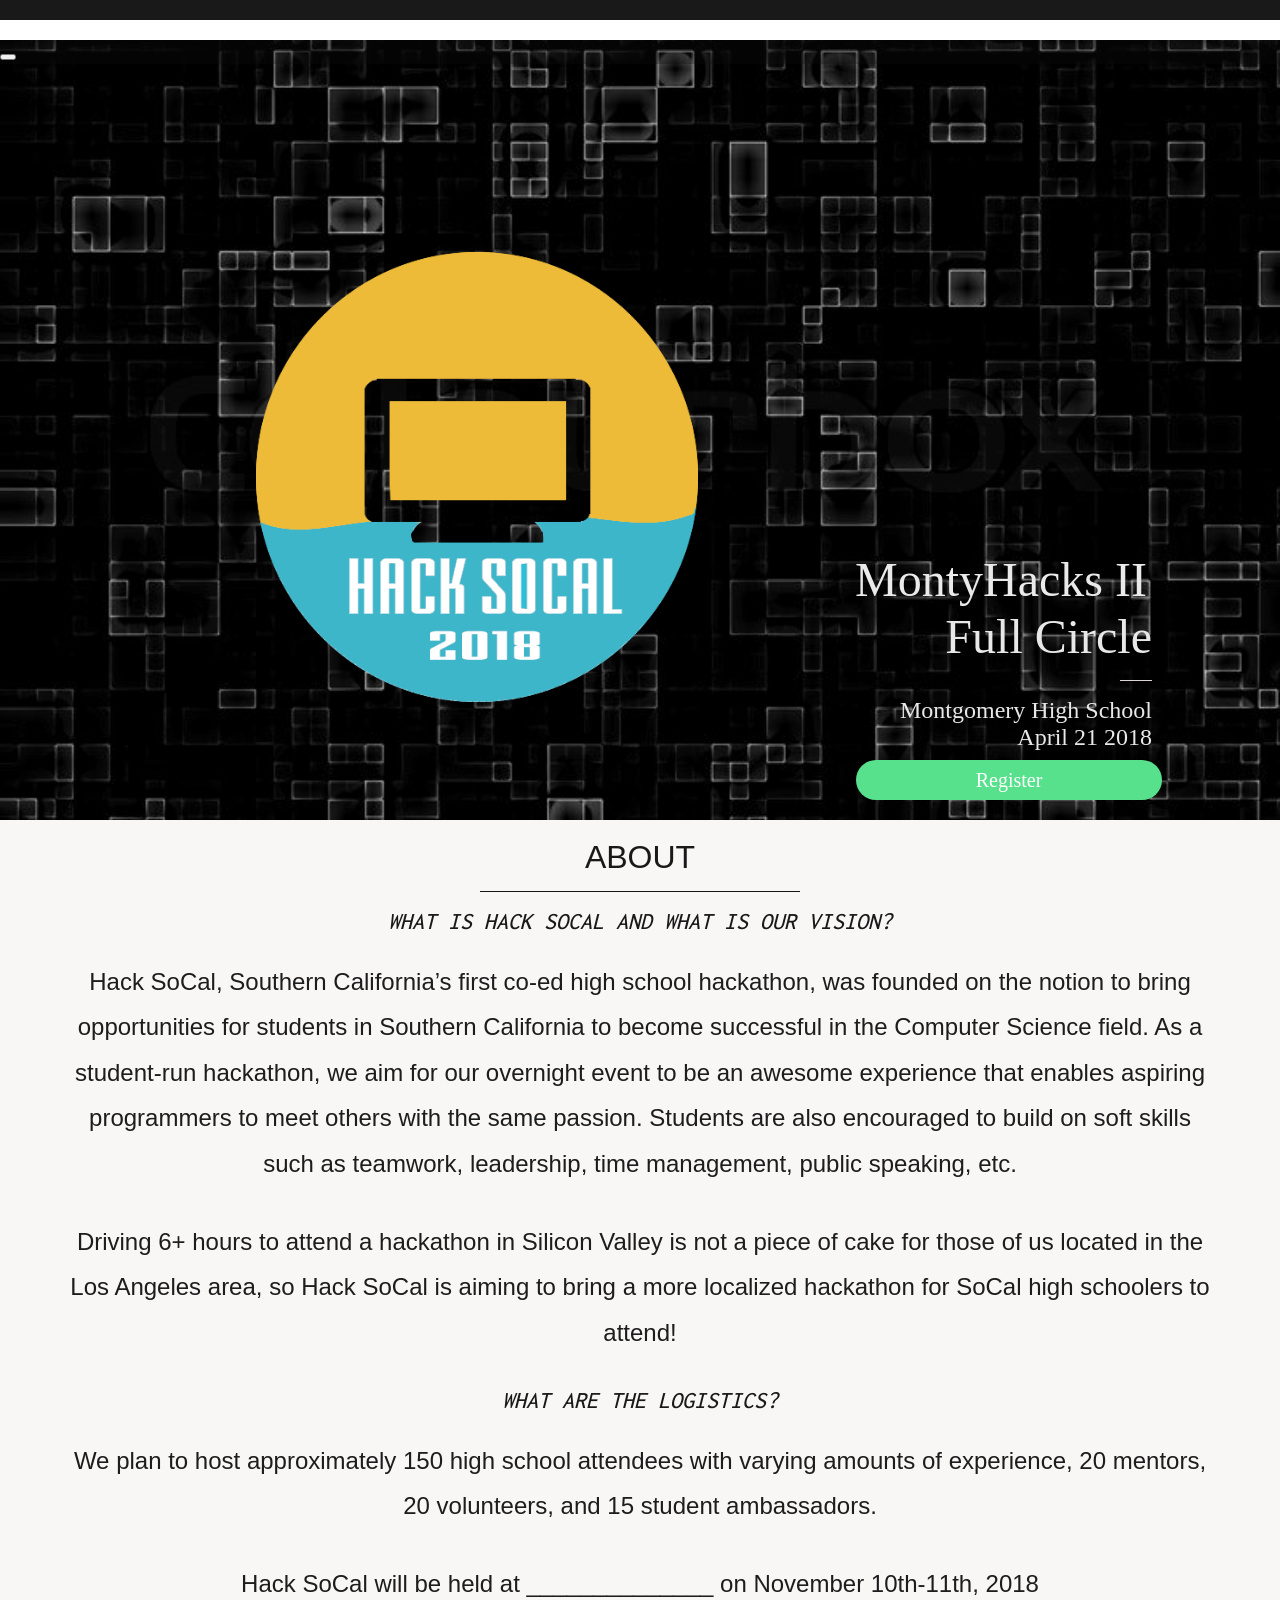
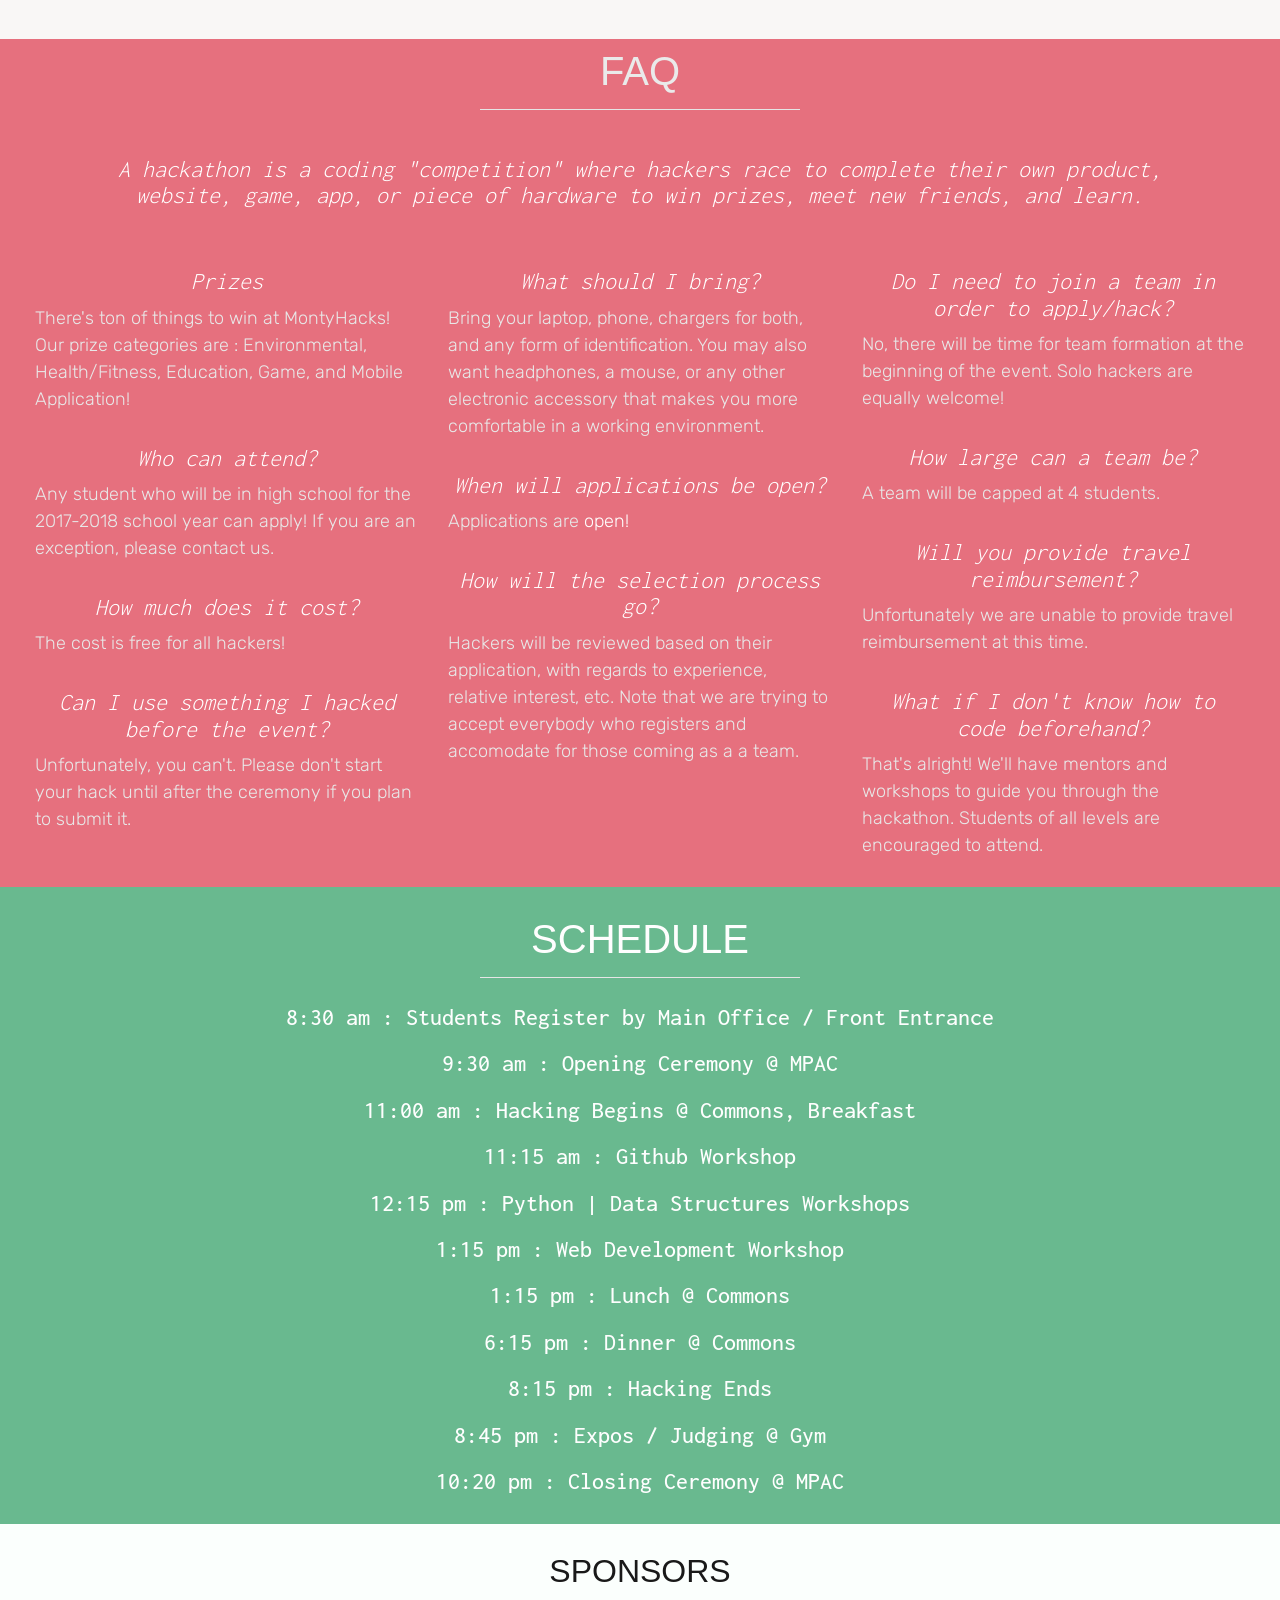
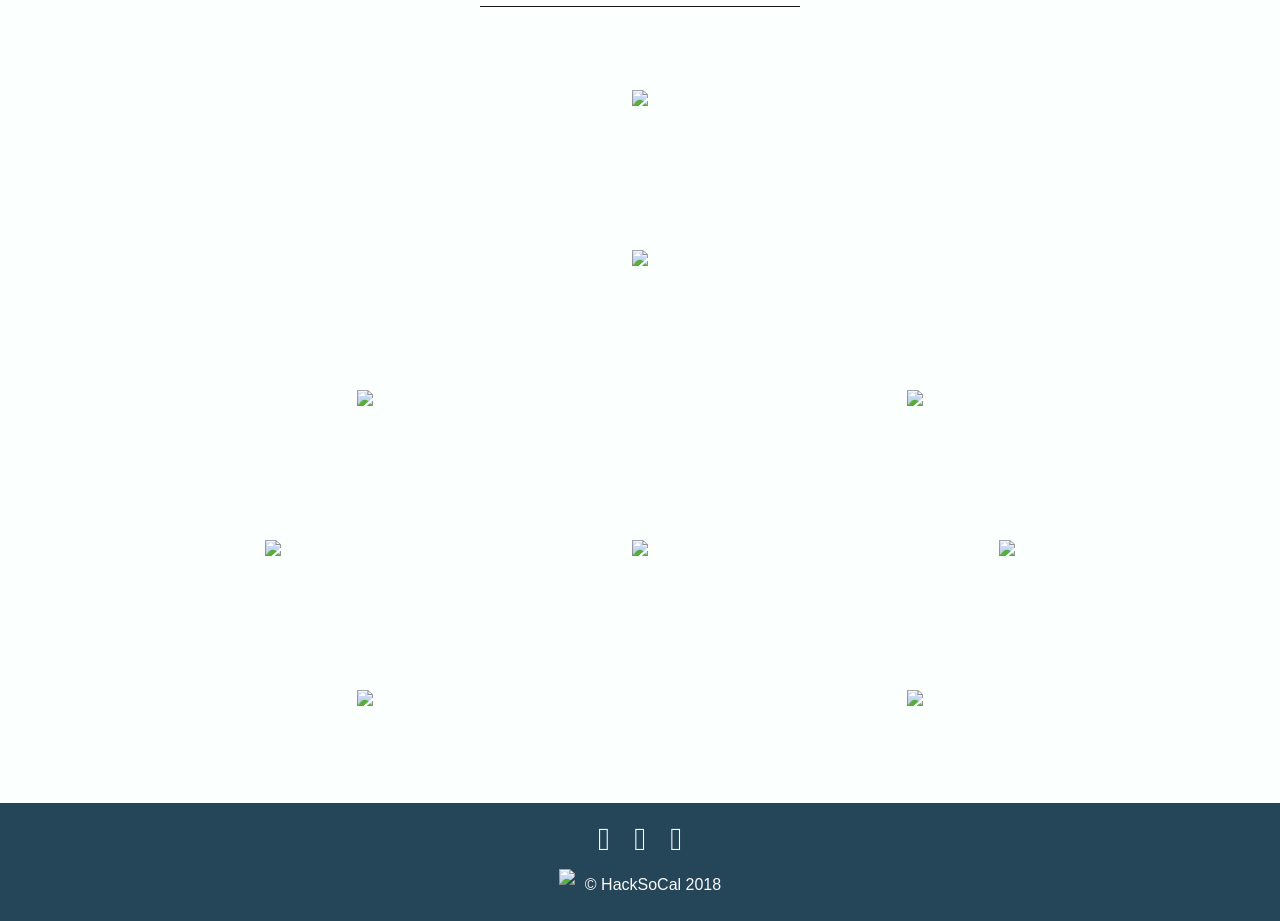
==== commit ab8c7732: "Update index.html" ====
--- a/index.html
+++ b/index.html
@@ -62,6 +62,7 @@
         <h3 class="title">ABOUT</h3>
         <hr class="line lineAbout">
         <h2>WHAT IS HACK SOCAL AND WHAT IS OUR VISION?</h2>
+        <br>
         <div class="row align">
           <div class="tom">
             <h3>Hack SoCal, Southern California’s first co-ed high school hackathon, was founded on the notion to bring opportunities for students in Southern California to become successful in the Computer Science field. As a student-run hackathon, we aim for our overnight event to be an awesome experience that enables aspiring programmers to meet others with the same passion. Students are also encouraged to build on soft skills such as teamwork, leadership, time management, public speaking, etc.
@@ -72,11 +73,19 @@
             <h3> Driving 6+ hours to attend a hackathon in Silicon Valley is not a piece of cake for those of us located in the Los Angeles area, so Hack SoCal is aiming to bring a more localized hackathon for SoCal high schoolers to attend!
             </h3>
           </div>
-        </div>
-        <h2>FULL CIRCLE</h2>
+          <br>
+        </div>
+        <h2>WHAT ARE THE LOGISTICS?</h2>
+        <br>
         <div class="row align">
           <div class="tom">
-            <h3>MontyHacks II fully embraces our mission of promoting “hacking for social good” with its new theme, “Full Circle.” Participants are encouraged to consider the good of their own communities—their schools, towns, countries, and world at large—as they learn and build projects throughout the day. We believe that it is important for innovative new technologies to not exist in a void, but rather for the benefit of the societies around them. We’d also like to see participants recognize and aim to give back to the people and organizations that have shaped their growth as students and human beings. It is our hope that apps are developed at MontyHacks II such as a website for a local animal shelters, a mobile app encouraging usage of solar energy, etc. Prize categories will be in line with our theme as well.</h3></div></div></div></div></div><div id="faq"><h1 class="faqTitle">FAQ</h1><hr class="line light-b"><div id="miz" class="container pad"><h2>A hackathon is a coding "competition" where hackers race to complete their own product, website, game, app, or piece of hardware to win prizes, meet new friends, and learn.</h2></div><div id="adjust" class="row"><div class="col-md-4"><h2>Prizes</h2><h3>There's ton of things to win at MontyHacks! Our prize categories are : Environmental, Health/Fitness, Education, Game, and Mobile Application!</h3><br><h2>Who can attend?</h2><h3>Any student who will be in high school for the 2017-2018 school year can apply! If you are an exception, please contact us.
+            <h3>We plan to host approximately 150 high school attendees with varying amounts of experience, 20 mentors, 20 volunteers, and 15 student ambassadors. 
+</h3>
+          <br>
+          <h3>Hack SoCal will be held at ______________ on November 10th-11th, 2018
+          </h3> 
+            <br>
+            </div></div></div></div></div><div id="faq"><h1 class="faqTitle">FAQ</h1><hr class="line light-b"><div id="miz" class="container pad"><h2>A hackathon is a coding "competition" where hackers race to complete their own product, website, game, app, or piece of hardware to win prizes, meet new friends, and learn.</h2></div><div id="adjust" class="row"><div class="col-md-4"><h2>Prizes</h2><h3>There's ton of things to win at MontyHacks! Our prize categories are : Environmental, Health/Fitness, Education, Game, and Mobile Application!</h3><br><h2>Who can attend?</h2><h3>Any student who will be in high school for the 2017-2018 school year can apply! If you are an exception, please contact us.
             </h3>
             <br>
             <h2>How much does it cost?</h2>
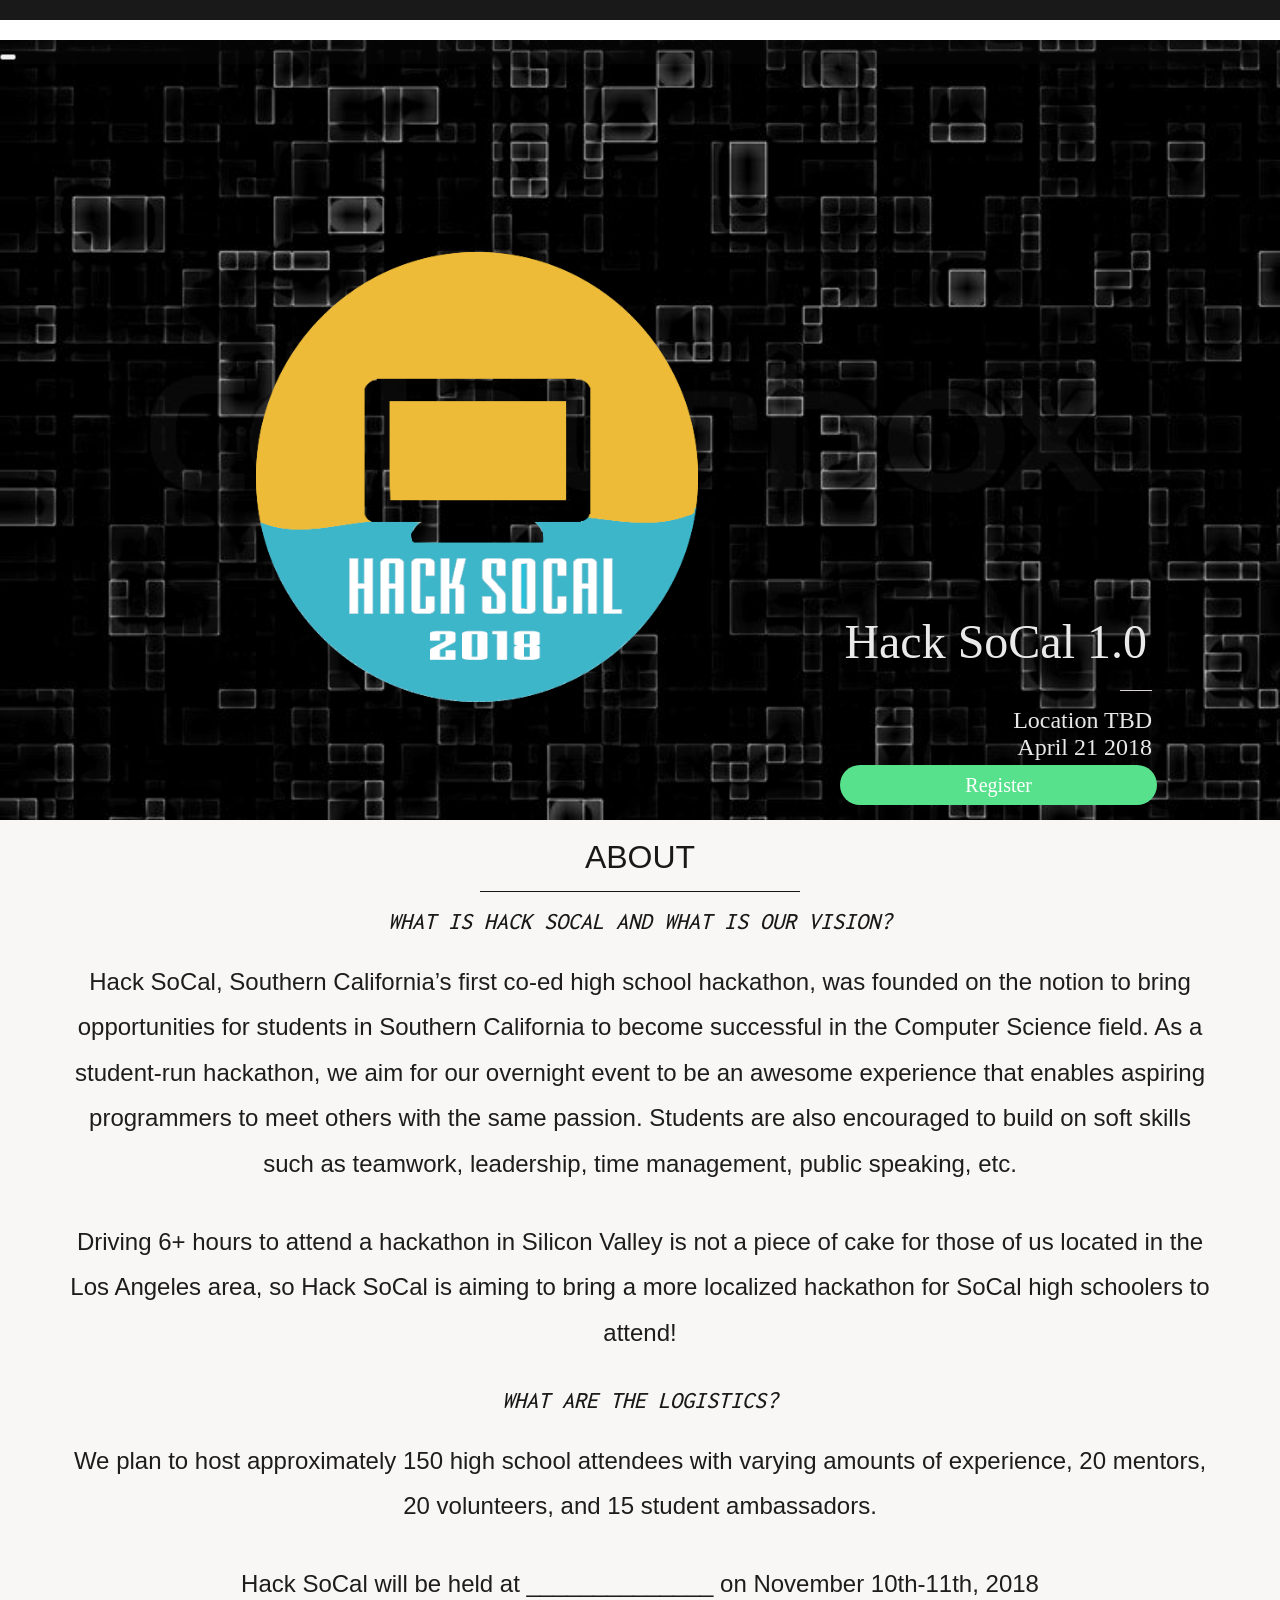
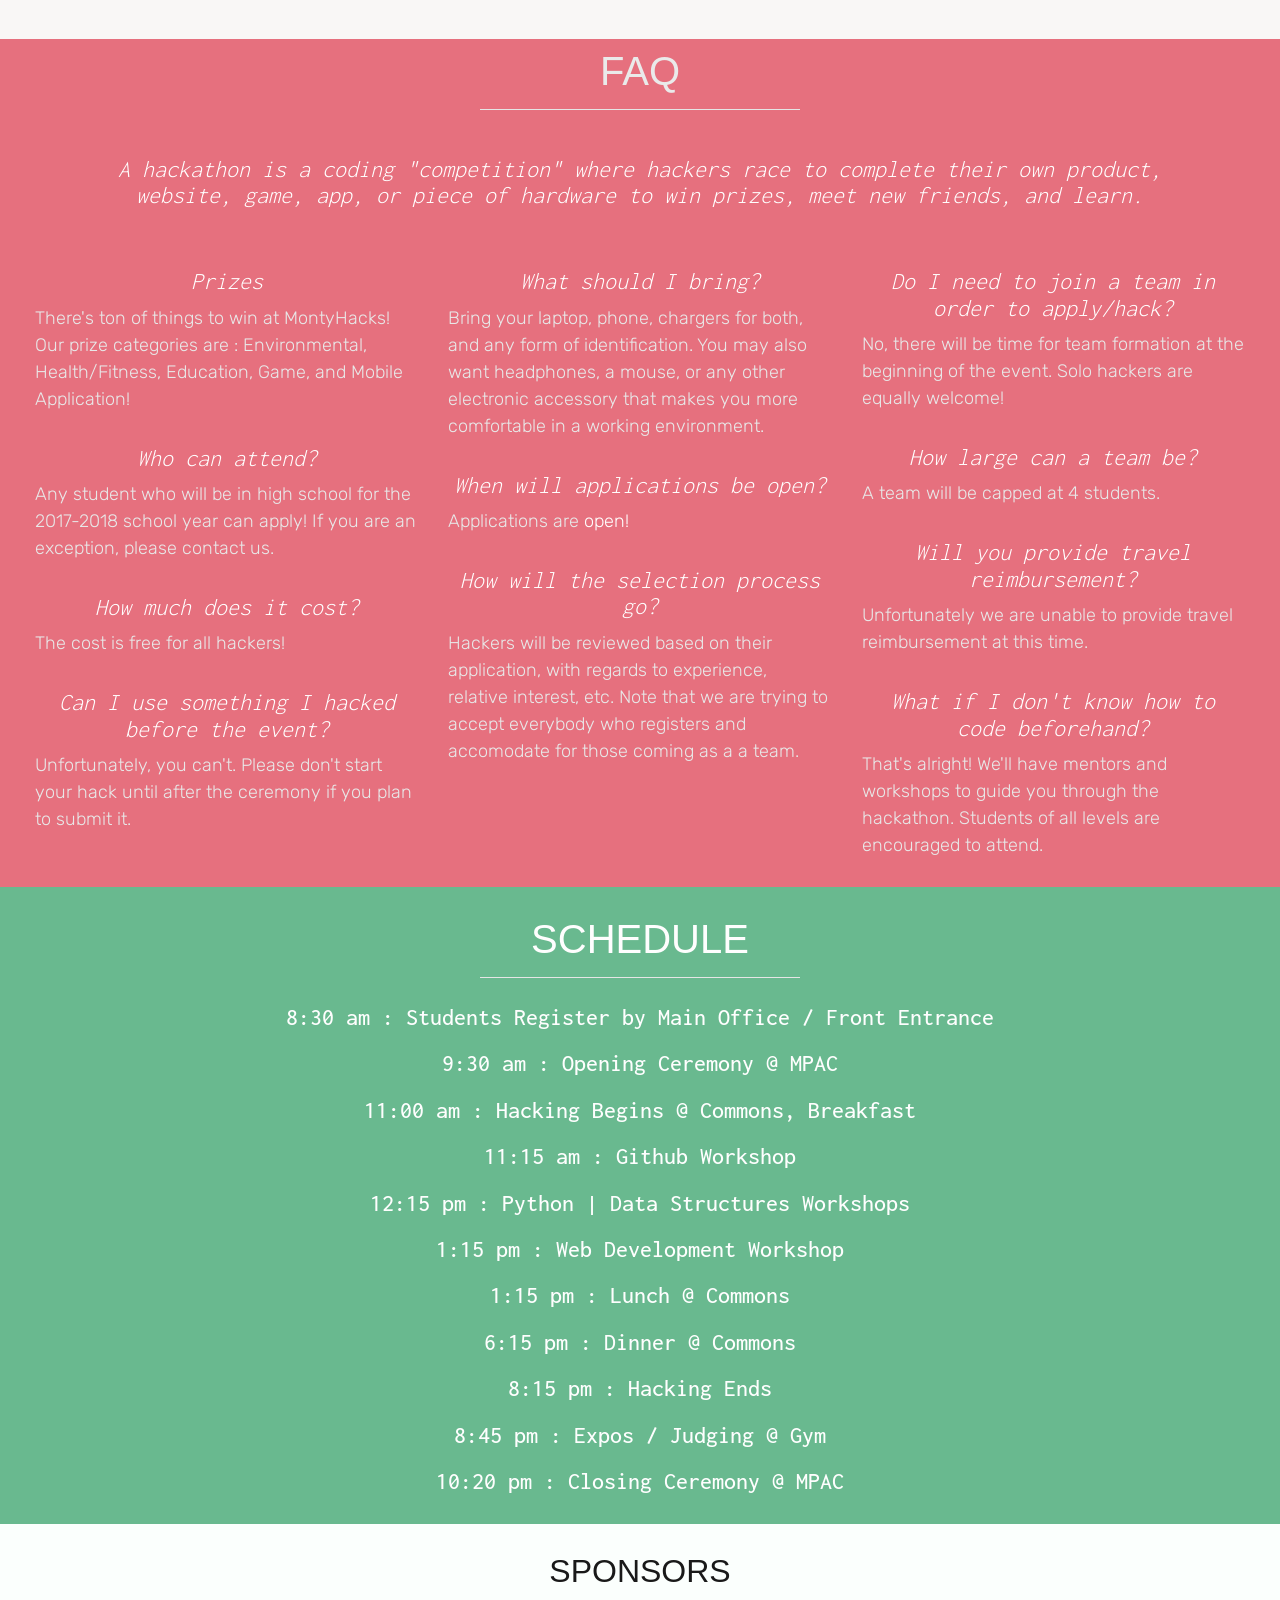
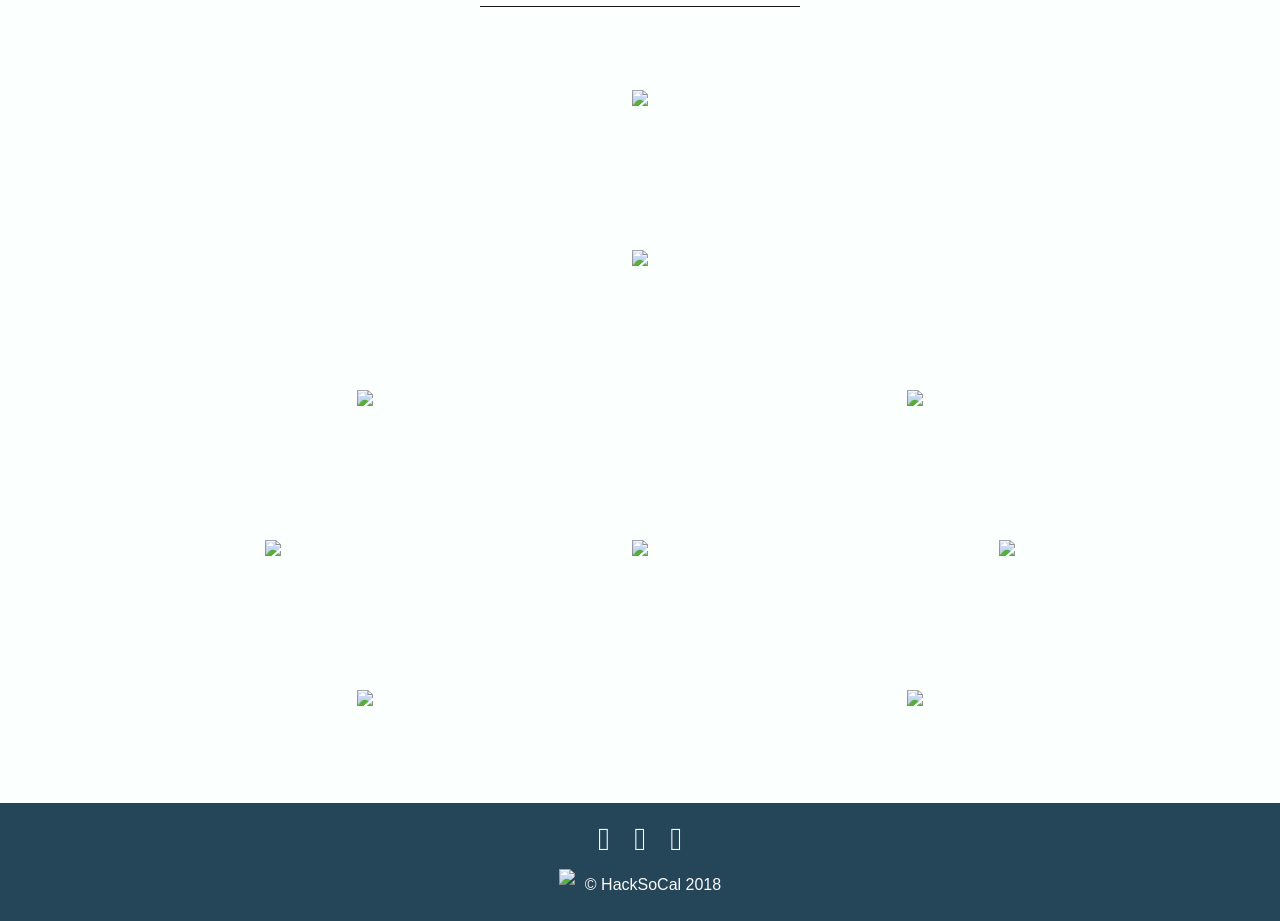
==== commit 495b25ed: "Update index.html" ====
--- a/index.html
+++ b/index.html
@@ -41,12 +41,12 @@
     <div class="side">
       <img id="mobilelogo" class="im">
       <div class="back">
-        <h1>MontyHacks II</h1>
-        <h2>Full Circle</h2>
+        <h1>Hack SoCal 1.0</h1>
+        <h2></h2>
       </div>
       <hr class="line-short">
       <div id="dark">
-        <h2>Montgomery High School</h2>
+        <h2>Location TBD</h2>
         <h2>April 21 2018</h2>
       </div>
       <div class="buttons">
--- a/stylesheet/fa/style.css
+++ b/stylesheet/fa/style.css
@@ -77,7 +77,7 @@
  border-radius: 40px;
  min-height: 40px;
  display: table;
- margin:10px;
+ margin:5px;
  width:100%;
 }
 .b:hover{
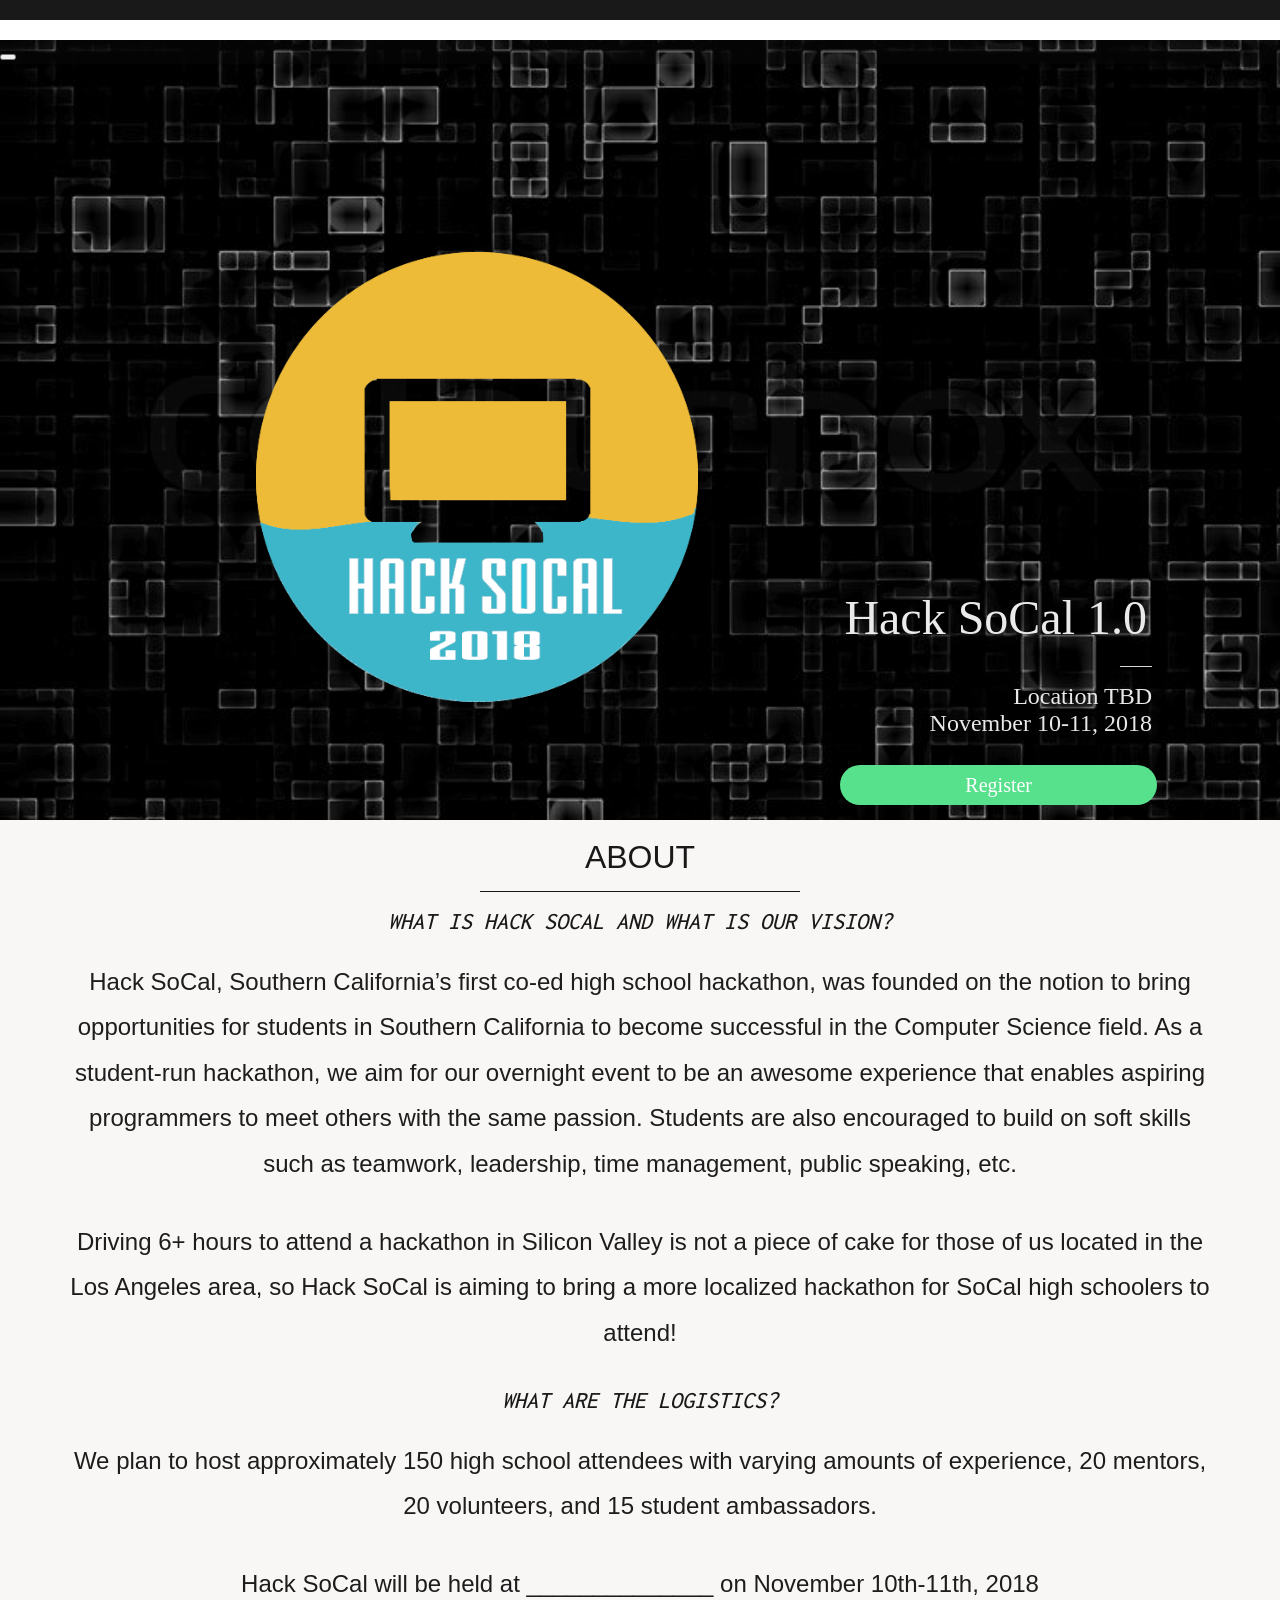
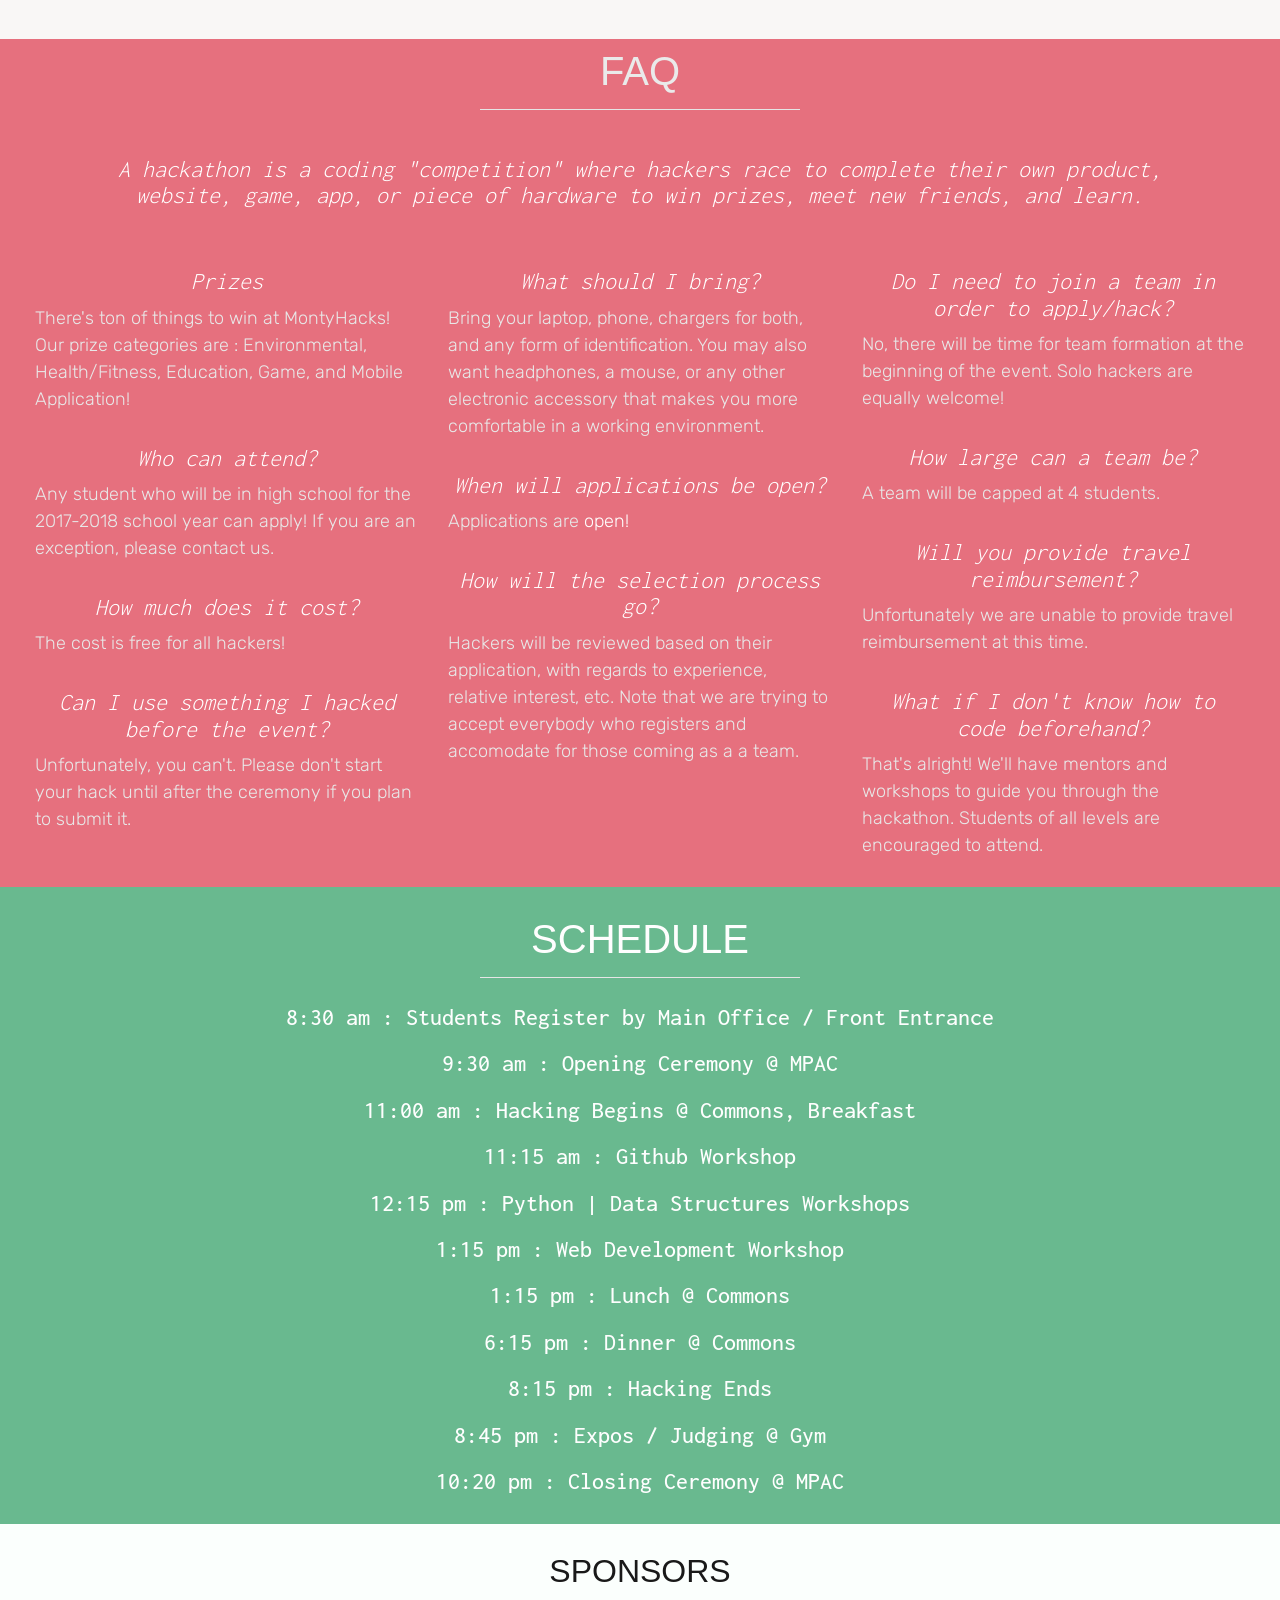
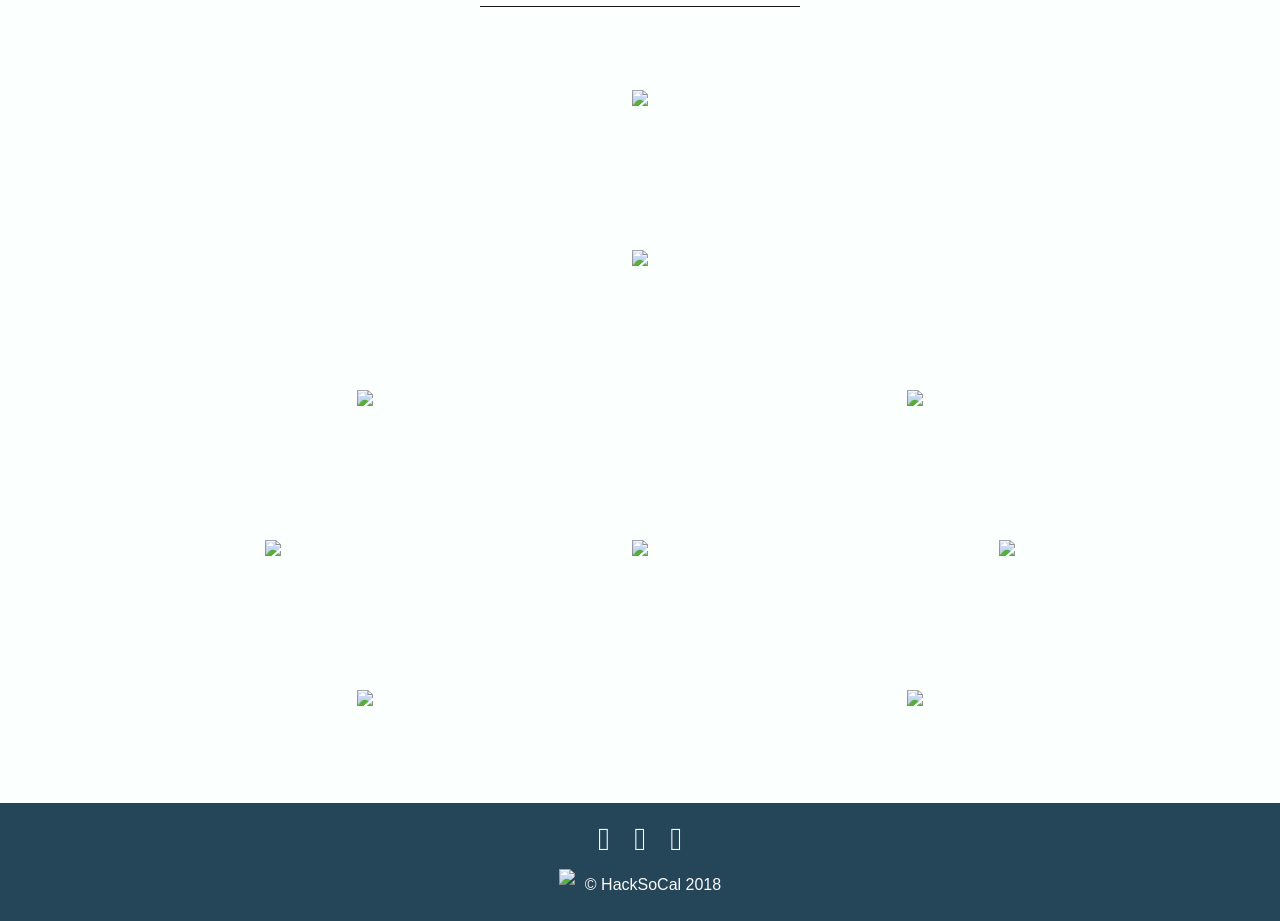
==== commit 7d915bb2: "centered logo" ====
--- a/index.html
+++ b/index.html
@@ -1,7 +1,7 @@
 <!DOCTYPE html>
 <html lang="en">
 <head>
-  <title>MontyHacks</title>
+  <title>HackSoCal</title>
   <link rel="stylesheet" href="stylesheet/fa/style.css">
   <link rel="stylesheet" href="stylesheet/bootstrap.min.css">
   <link rel="stylesheet" href="stylesheet/fa/css/font-awesome.min.css">
@@ -47,8 +47,9 @@
       <hr class="line-short">
       <div id="dark">
         <h2>Location TBD</h2>
-        <h2>April 21 2018</h2>
-      </div>
+        <h2>November 10-11, 2018</h2>
+      </div>
+	  <br>
       <div class="buttons">
         <a href="/register" id="register" class="b">
           <h1>Register</h1>
